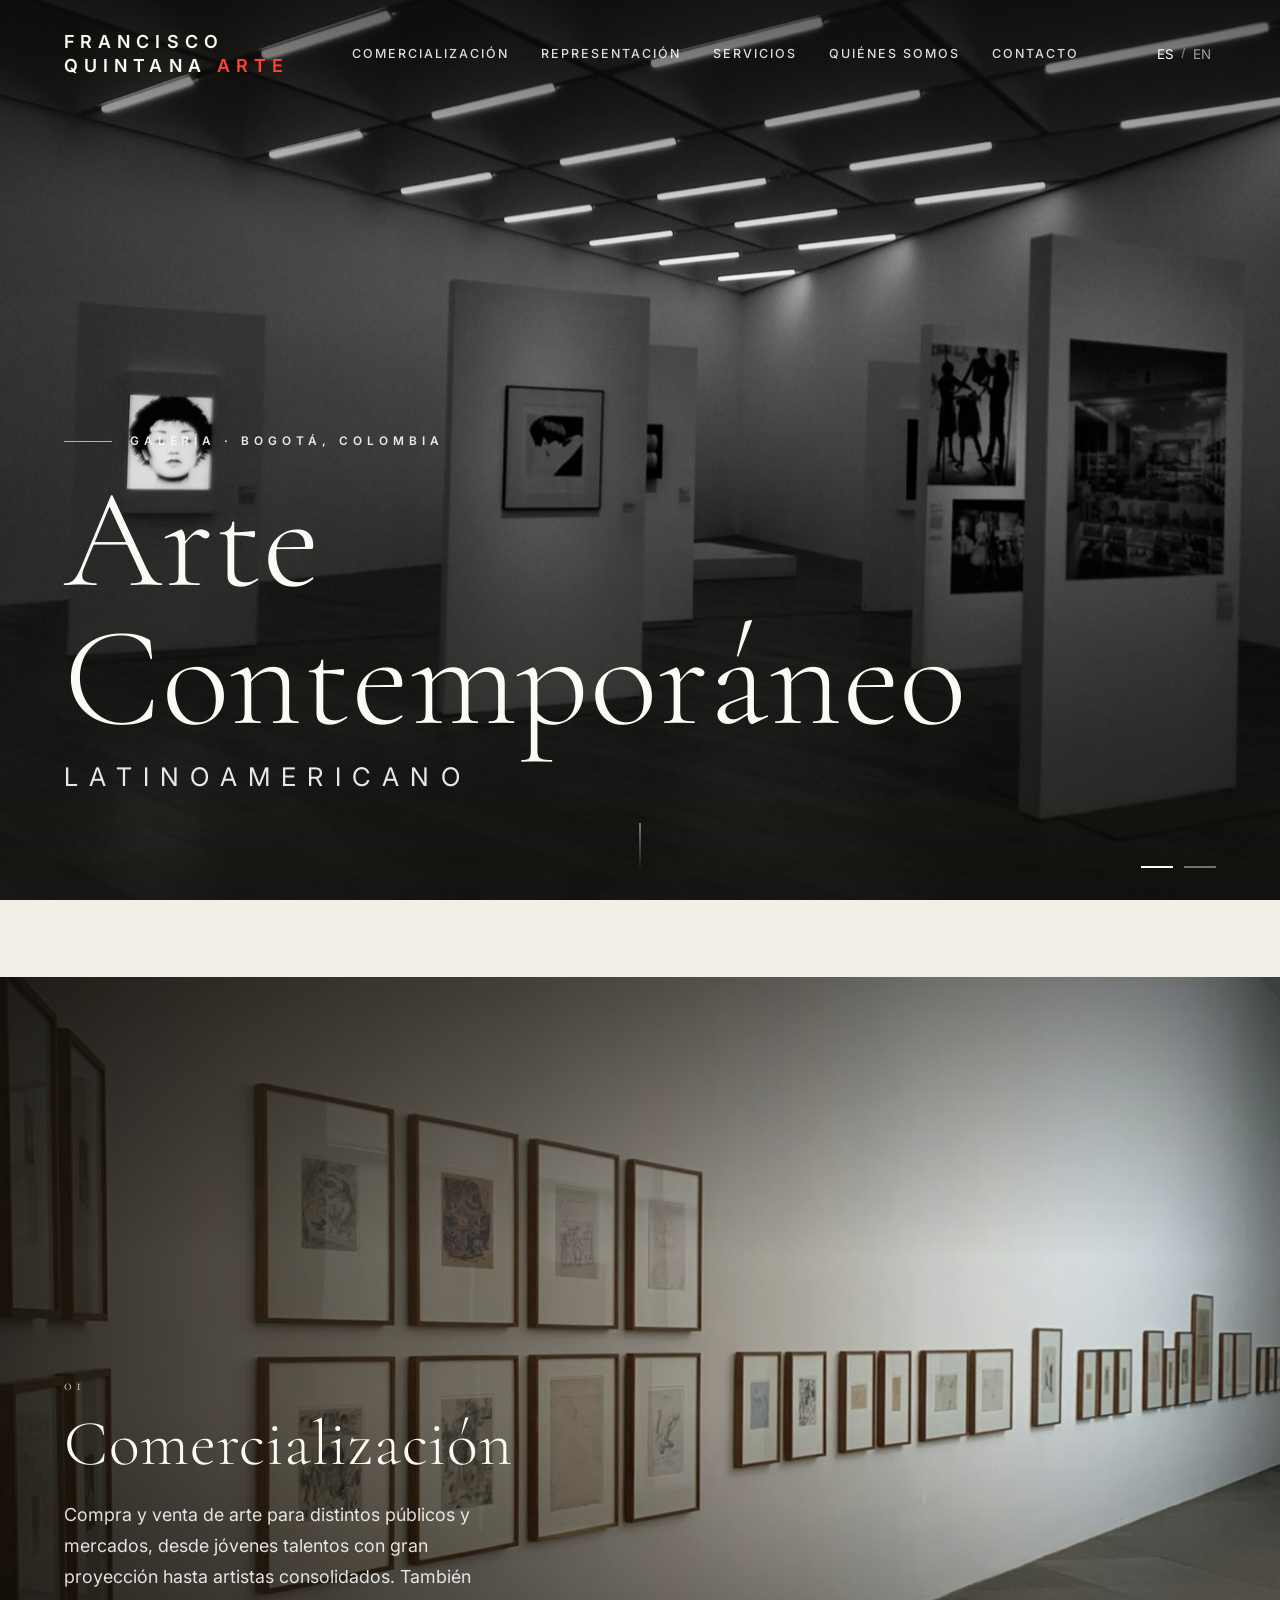
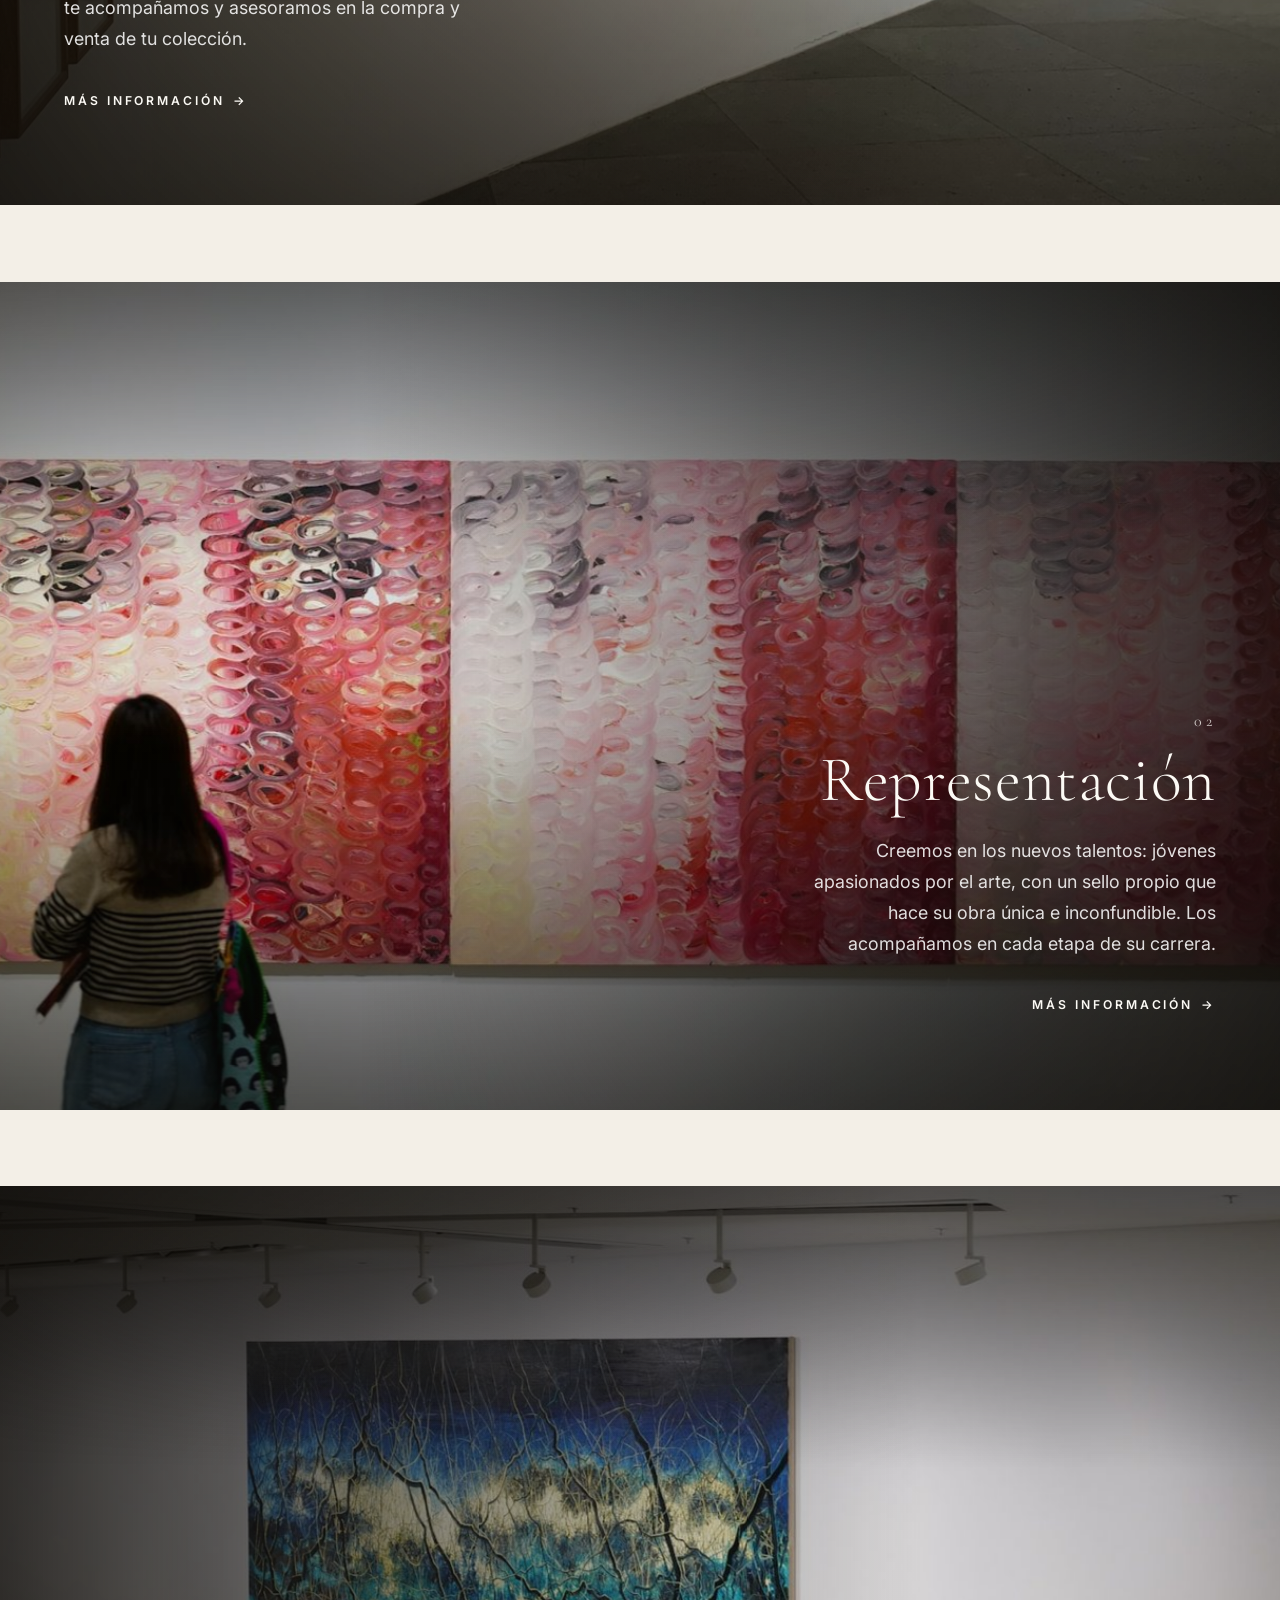
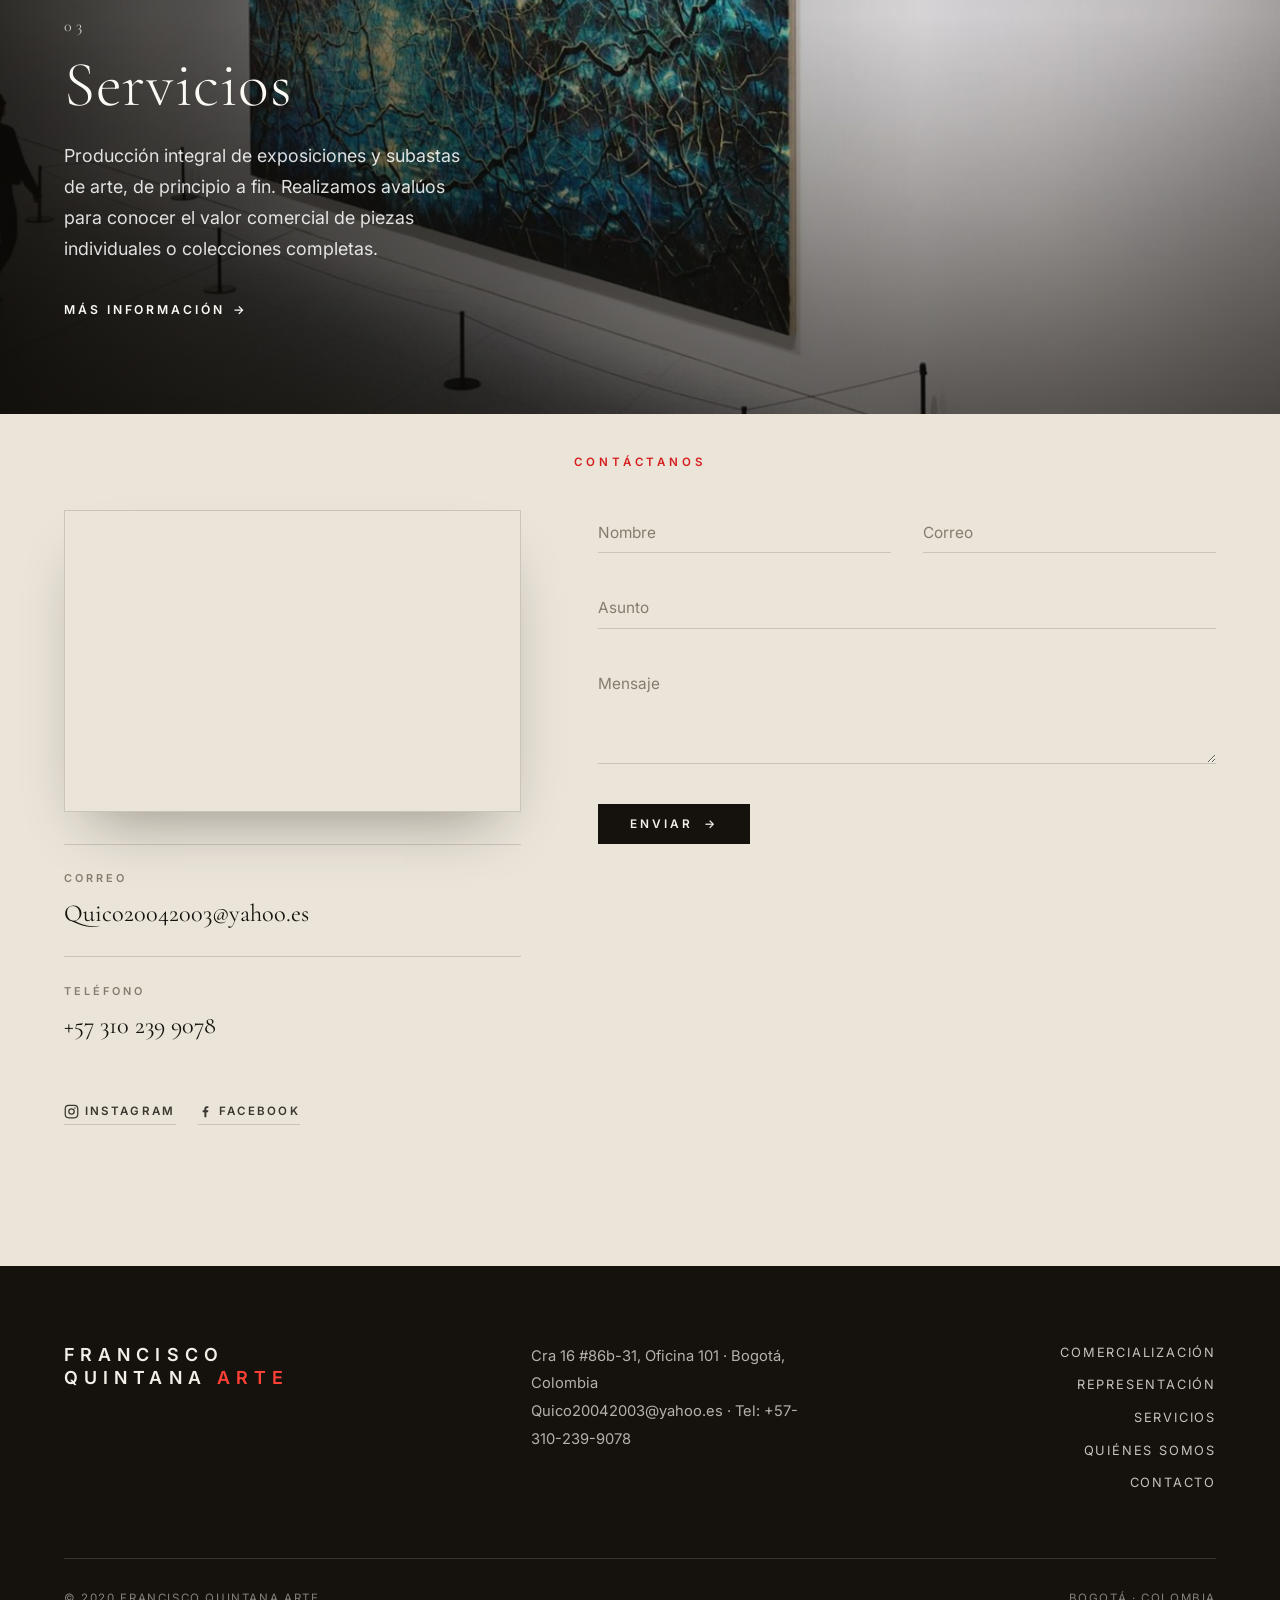
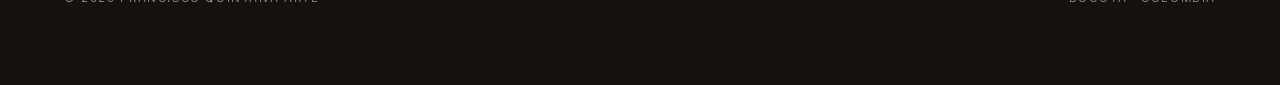
==== index.html @ c81672c9 "Contact: remove the address block" ====
<!DOCTYPE html>
<html lang="es">
<head>
  <meta charset="utf-8">
  <meta name="viewport" content="width=device-width, initial-scale=1">
  <title>Francisco Quintana Arte | Arte Contemporáneo Latinoamericano · Bogotá</title>
  <meta name="description" content="Galería Francisco Quintana Arte — arte contemporáneo latinoamericano en Bogotá. Comercialización, curadurías y avalúos, y representación de artistas.">
  <meta name="theme-color" content="#15120d">
  <meta property="og:title" content="Francisco Quintana Arte — Arte Contemporáneo Latinoamericano">
  <meta property="og:type" content="website">
  <meta property="og:url" content="https://www.franciscoquintanarte.com/">

  <link rel="preconnect" href="https://fonts.googleapis.com">
  <link rel="preconnect" href="https://fonts.gstatic.com" crossorigin>
  <link href="https://fonts.googleapis.com/css2?family=Cormorant+Garamond:ital,wght@0,300;0,400;0,500;1,300;1,400&family=Inter:wght@300;400;500;600&display=swap" rel="stylesheet">
  <link rel="stylesheet" href="css/styles.css">
  <link rel="stylesheet" href="css/pages.css">
  <link rel="stylesheet" href="css/visual.css">
</head>
<body>

  <header class="header" id="header">
    <div class="wrap header__bar">
      <a href="index.html" class="brand" aria-label="Francisco Quintana Arte">
        <span class="brand__name">Francisco</span>
        <span class="brand__line2">Quintana <span class="brand__accent">Arte</span></span>
      </a>
      <nav class="nav" id="nav" aria-label="Principal">
        <a class="nav__link" href="comercializacion.html" data-i18n="nav_comercializacion">Comercialización</a>
        <a class="nav__link" href="representacion.html" data-i18n="nav_representacion">Representación</a>
        <a class="nav__link" href="curadurias-avaluos.html" data-i18n="nav_curadurias">Servicios</a>
        <a class="nav__link" href="quienes-somos.html" data-i18n="nav_quienes">Quiénes Somos</a>
        <a class="nav__link" href="#contact" data-i18n="nav_contacto">Contacto</a>
      </nav>
      <div class="nav__tools">
        <div class="lang" role="group" aria-label="Idioma">
          <button type="button" data-lang="es" class="active">ES</button><span>/</span><button type="button" data-lang="en">EN</button>
        </div>
        <button class="burger" id="burger" aria-label="Menú" aria-expanded="false"><span></span><span></span><span></span></button>
      </div>
    </div>
  </header>

  <main id="top">

    <!-- HERO -->
    <section class="hero">
      <div class="hero__slides">
        <img class="hero__img active" src="assets/home/hero1.jpg" alt="Sala de galería contemporánea" fetchpriority="high">
        <img class="hero__img" src="assets/home/hero2.jpg" alt="Galería de arte">
      </div>
      <div class="hero__scrim"></div>
      <div class="hero__inner">
        <p class="hero__eyebrow" data-i18n="hero_eyebrow">Galería · Bogotá, Colombia</p>
        <h1 class="hero__title" data-i18n="hero_t1">Arte Contemporáneo</h1>
        <p class="hero__sub" data-i18n="hero_t2">Latinoamericano</p>
      </div>
      <div class="hero__dots" role="tablist" aria-label="Slides">
        <button class="active" aria-label="1"></button><button aria-label="2"></button>
      </div>
      <a class="scrollcue" href="#intro" aria-label="Bajar"><span class="bar"></span></a>
    </section>

    <!-- small white spacer between hero and first section -->
    <section class="spacer" id="intro" aria-hidden="true"></section>

    <!-- FULL-BLEED SERVICE PANELS -->
    <a class="panel" href="comercializacion.html">
      <div class="panel__bg"><img src="assets/home/com.jpg" alt="Obras en la galería"></div>
      <div class="panel__scrim"></div>
      <div class="panel__inner"><div class="panel__content">
        <span class="panel__num">01</span>
        <h2 class="panel__title" data-i18n="svc1_title">Comercialización</h2>
        <p class="panel__text" data-i18n="svc1_text">Compra y venta de arte para distintos públicos y mercados, desde jóvenes talentos con gran proyección hasta artistas consolidados. También te acompañamos y asesoramos en la compra y venta de tu colección.</p>
        <span class="link-arrow"><span data-i18n="more">Más información</span><span class="arw">&rarr;</span></span>
      </div></div>
    </a>

    <section class="spacer" aria-hidden="true"></section>
    <a class="panel panel--right" href="representacion.html">
      <div class="panel__bg"><img src="assets/home/rep.jpg" alt="Arte contemporáneo en exhibición"></div>
      <div class="panel__scrim"></div>
      <div class="panel__inner"><div class="panel__content">
        <span class="panel__num">02</span>
        <h2 class="panel__title" data-i18n="svc3_title">Representación</h2>
        <p class="panel__text" data-i18n="svc3_text">Creemos en los nuevos talentos: jóvenes apasionados por el arte, con un sello propio que hace su obra única e inconfundible. Los acompañamos en cada etapa de su carrera.</p>
        <span class="link-arrow"><span data-i18n="more">Más información</span><span class="arw">&rarr;</span></span>
      </div></div>
    </a>

    <section class="spacer" aria-hidden="true"></section>
    <a class="panel" href="curadurias-avaluos.html">
      <div class="panel__bg"><img src="assets/home/avaluos.jpg" alt="Exposición de arte"></div>
      <div class="panel__scrim"></div>
      <div class="panel__inner"><div class="panel__content">
        <span class="panel__num">03</span>
        <h2 class="panel__title" data-i18n="svc2_title">Servicios</h2>
        <p class="panel__text" data-i18n="svc2_text">Producción integral de exposiciones y subastas de arte, de principio a fin. Realizamos avalúos para conocer el valor comercial de piezas individuales o colecciones completas.</p>
        <span class="link-arrow"><span data-i18n="more">Más información</span><span class="arw">&rarr;</span></span>
      </div></div>
    </a>

    <!-- CONTACTO -->
    <section class="section contact" id="contact">
      <div class="wrap">
        <div class="contact__head">
          <span class="overline reveal" data-i18n="contact_overline">Contáctanos</span>
        </div>
        <div class="contact__grid">
          <div class="info reveal">
            <div class="map">
              <iframe title="Ubicación de la galería" loading="lazy" referrerpolicy="no-referrer-when-downgrade"
                src="https://maps.google.com/maps?q=Carrera%2016%20%2386a-14%20Bogot%C3%A1%20Colombia&z=16&output=embed"></iframe>
            </div>
            <div class="info__row">
              <div class="info__label" data-i18n="label_email">Correo</div>
              <div class="info__val"><a href="mailto:Quico20042003@yahoo.es">Quico20042003@yahoo.es</a></div>
            </div>
            <div class="info__row">
              <div class="info__label" data-i18n="label_phone">Teléfono</div>
              <div class="info__val"><a href="tel:+573102399078">+57 310 239 9078</a></div>
            </div>
            <div class="socials">
              <a href="https://www.instagram.com/franciscoquintanaarte/" target="_blank" rel="noopener" aria-label="Instagram"><svg viewBox="0 0 24 24" width="15" height="15" fill="none" stroke="currentColor" stroke-width="2" aria-hidden="true"><rect x="2" y="2" width="20" height="20" rx="5.5"/><circle cx="12" cy="12" r="4.3"/><circle cx="17.6" cy="6.4" r="1.1" fill="currentColor" stroke="none"/></svg>Instagram</a>
              <a href="https://www.facebook.com/FranciscoQuintanaArte" target="_blank" rel="noopener" aria-label="Facebook"><svg viewBox="0 0 24 24" width="15" height="15" fill="currentColor" aria-hidden="true"><path d="M13.4 21v-8h2.7l.4-3.13h-3.1V7.88c0-.9.25-1.52 1.55-1.52h1.66V3.56c-.29-.04-1.28-.13-2.43-.13-2.4 0-4.05 1.47-4.05 4.17v2.32H7.5V13h2.78v8z"/></svg>Facebook</a>
            </div>
          </div>
          <form class="form reveal" data-d="1" id="contactForm">
            <div class="form__row">
              <div class="field"><input type="text" id="f-name" name="name" placeholder=" " required><label for="f-name" data-i18n="form_name">Nombre</label></div>
              <div class="field"><input type="email" id="f-email" name="email" placeholder=" " required><label for="f-email" data-i18n="form_email">Correo</label></div>
            </div>
            <div class="field"><input type="text" id="f-subject" name="subject" placeholder=" "><label for="f-subject" data-i18n="form_subject">Asunto</label></div>
            <div class="field"><textarea id="f-message" name="message" rows="4" placeholder=" " required></textarea><label for="f-message" data-i18n="form_message">Mensaje</label></div>
            <button class="btn" type="submit"><span data-i18n="form_send">Enviar</span><span class="arw">&rarr;</span></button>
            <p class="form__note" id="formNote" hidden></p>
          </form>
        </div>
      </div>
    </section>
  </main>

  <footer class="footer">
    <div class="wrap">
      <div class="footer__top">
        <a href="index.html" class="brand"><span class="brand__name">Francisco</span><span class="brand__line2">Quintana <span class="brand__accent">Arte</span></span></a>
        <p class="footer__addr">Cra 16 #86b-31, Oficina 101 · Bogotá, Colombia<br>Quico20042003@yahoo.es · Tel: +57-310-239-9078</p>
        <nav class="footer__links" aria-label="Footer">
          <a href="comercializacion.html" data-i18n="nav_comercializacion">Comercialización</a>
          <a href="representacion.html" data-i18n="nav_representacion">Representación</a>
          <a href="curadurias-avaluos.html" data-i18n="nav_curadurias">Servicios</a>
          <a href="quienes-somos.html" data-i18n="nav_quienes">Quiénes Somos</a>
          <a href="#contact" data-i18n="nav_contacto">Contacto</a>
        </nav>
      </div>
      <div class="footer__bottom">
        <span data-i18n="foot_copy">© 2020 Francisco Quintana Arte</span>
        <span>Bogotá · Colombia</span>
      </div>
    </div>
  </footer>

  <script src="js/main.js"></script>
</body>
</html>
---- css/styles.css ----
/* =====================================================================
   Francisco Quintana Arte — gallery design system (v2)
   Warm paper · near-black ink · muted terracotta accent
   Cormorant Garamond (display) + Inter (UI)
   ===================================================================== */

:root{
  --paper:#f3efe7;
  --paper-2:#eae4d9;
  --paper-3:#e2dccf;
  --ink:#15120d;
  --ink-soft:#3b362f;
  --muted:#867c6e;
  --line:rgba(21,18,13,.15);
  --line-soft:rgba(21,18,13,.08);
  --accent:#d61f1f;
  --accent-deep:#b01818;
  --white:#fcfaf5;

  --serif:"Cormorant Garamond",Georgia,"Times New Roman",serif;
  --sans:"Inter",-apple-system,BlinkMacSystemFont,"Segoe UI",Helvetica,Arial,sans-serif;

  --maxw:1340px;
  --gutter:clamp(1.25rem,5vw,5.5rem);
  --ease:cubic-bezier(.22,.61,.36,1);
  --shadow:0 30px 60px -28px rgba(21,18,13,.42);
}

*,*::before,*::after{box-sizing:border-box;margin:0;padding:0}
html{scroll-behavior:smooth;-webkit-text-size-adjust:100%}
body{
  font-family:var(--sans);background:var(--paper);color:var(--ink);
  line-height:1.62;font-weight:400;-webkit-font-smoothing:antialiased;
  text-rendering:optimizeLegibility;overflow-x:hidden;
}
img{display:block;max-width:100%;height:auto}
a{color:inherit;text-decoration:none}
button{font-family:inherit;cursor:pointer;border:none;background:none;color:inherit}
::selection{background:var(--accent);color:var(--white)}

/* refined scrollbar */
*{scrollbar-width:thin;scrollbar-color:var(--accent) transparent}
::-webkit-scrollbar{width:10px;height:10px}
::-webkit-scrollbar-thumb{background:rgba(21,18,13,.28);border:3px solid var(--paper);border-radius:10px}

/* ---- layout ---- */
.wrap{width:100%;max-width:var(--maxw);margin-inline:auto;padding-inline:var(--gutter)}
.section{padding-block:clamp(4.5rem,11vw,10rem)}
.serif{font-family:var(--serif)}

.overline{
  font-size:.72rem;letter-spacing:.34em;text-transform:uppercase;
  font-weight:600;color:var(--accent);
}

h1,h2,h3{font-family:var(--serif);font-weight:400;line-height:1.03;letter-spacing:.005em}
.h-display{font-size:clamp(3rem,9vw,7.5rem);font-weight:300}
.h-xl{font-size:clamp(2.3rem,5.6vw,4.4rem);font-weight:300}
.h-lg{font-size:clamp(1.8rem,3.6vw,2.9rem);font-weight:400}

/* section header */
.shead{margin-bottom:clamp(2.5rem,5vw,4.5rem)}
.shead__top{display:flex;align-items:baseline;gap:1rem;margin-bottom:1.2rem}
.shead__idx{font-family:var(--serif);font-size:1rem;color:var(--muted)}
.shead__title{font-size:clamp(1.9rem,4.2vw,3.2rem);font-weight:300;max-width:18ch}

/* arrow link */
.link-arrow{
  display:inline-flex;align-items:center;gap:.65em;
  font-size:.76rem;letter-spacing:.24em;text-transform:uppercase;font-weight:600;
  color:var(--ink);padding-bottom:.4em;position:relative;
}
.link-arrow .arw{transition:transform .45s var(--ease)}
.link-arrow::after{
  content:"";position:absolute;left:0;bottom:0;height:1px;width:100%;
  background:currentColor;transform:scaleX(0);transform-origin:left;
  transition:transform .5s var(--ease);opacity:.55;
}
.link-arrow:hover{color:var(--accent)}
.link-arrow:hover::after{transform:scaleX(1)}
.link-arrow:hover .arw{transform:translateX(.5em)}

/* buttons */
.btn{
  justify-self:start;display:inline-flex;align-items:center;gap:.9em;
  background:var(--ink);color:var(--paper);
  padding:1.1em 2.7em;font-size:.74rem;letter-spacing:.26em;text-transform:uppercase;font-weight:600;
  transition:background .4s var(--ease),transform .4s var(--ease);
}
.btn:hover{background:var(--accent);transform:translateY(-2px)}

/* image frame */
.frame{position:relative;overflow:hidden;background:var(--paper-3);box-shadow:var(--shadow)}
.frame img{width:100%;height:100%;object-fit:cover;transition:transform 1.3s var(--ease)}
.frame:hover img{transform:scale(1.04)}

/* =====================================================================
   HEADER
   ===================================================================== */
.header{
  position:fixed;inset:0 0 auto 0;z-index:100;
  transition:background .5s var(--ease),box-shadow .5s var(--ease),border-color .5s var(--ease);
  border-bottom:1px solid transparent;
}
.header.scrolled{
  background:rgba(243,239,231,.86);
  backdrop-filter:saturate(150%) blur(16px);-webkit-backdrop-filter:saturate(150%) blur(16px);
  border-bottom-color:var(--line);
}
.header__bar{display:flex;align-items:center;justify-content:space-between;
  height:clamp(76px,9vw,108px);transition:height .5s var(--ease)}
.header.scrolled .header__bar{height:clamp(64px,7vw,80px)}

/* light header while transparent over a hero image */
.header:not(.scrolled) .brand__name,
.header:not(.scrolled) .brand__line2{color:var(--white)}
.header:not(.scrolled) .brand__accent{color:#ff4136}
.header:not(.scrolled) .nav__link{color:rgba(255,255,255,.85)}
.header:not(.scrolled) .nav__link:hover{color:#fff}
.header:not(.scrolled) .lang button{color:rgba(255,255,255,.6)}
.header:not(.scrolled) .lang button.active{color:#fff}
.header:not(.scrolled) .lang span{color:rgba(255,255,255,.4)}
.header:not(.scrolled) .burger span{background:#fff}
/* mobile menu open: dark text on paper overlay */
body.menu-open .nav__link{color:var(--ink-soft)}
body.menu-open .burger span{background:var(--ink)}

.brand{display:block;line-height:1.15}
.brand__name,.brand__line2{display:block;font-size:clamp(.95rem,1.4vw,1.14rem);letter-spacing:.34em;
  text-transform:uppercase;font-weight:600;line-height:1.32}
.brand__accent{color:#d61f1f}

.nav{display:flex;align-items:center;gap:clamp(1.4rem,2.5vw,2.7rem)}
.nav__link{font-size:.78rem;letter-spacing:.16em;text-transform:uppercase;font-weight:500;white-space:nowrap;
  color:var(--ink-soft);position:relative;padding:.4em 0;transition:color .35s var(--ease)}
.nav__link::after{content:"";position:absolute;left:0;bottom:0;height:1px;width:100%;
  background:var(--accent);transform:scaleX(0);transform-origin:left;transition:transform .4s var(--ease)}
.nav__link:hover{color:var(--ink)}
.nav__link:hover::after{transform:scaleX(1)}

.nav__tools{display:flex;align-items:center;gap:1.4rem;margin-left:.6rem}
.lang{display:flex;align-items:center;gap:.15rem;font-size:.74rem;letter-spacing:.12em;font-weight:600}
.lang button{padding:.2em .35em;color:var(--muted);transition:color .3s var(--ease)}
.lang button.active{color:var(--ink)}
.lang span{color:var(--line)}

.burger{display:none;width:30px;height:16px;position:relative}
.burger span{position:absolute;left:0;height:1.5px;width:100%;background:var(--ink);transition:.4s var(--ease)}
.burger span:nth-child(1){top:0}.burger span:nth-child(2){top:50%;transform:translateY(-50%)}.burger span:nth-child(3){bottom:0}
body.menu-open .burger span:nth-child(1){top:50%;transform:translateY(-50%) rotate(45deg)}
body.menu-open .burger span:nth-child(2){opacity:0}
body.menu-open .burger span:nth-child(3){bottom:50%;transform:translateY(50%) rotate(-45deg)}

/* =====================================================================
   HERO
   ===================================================================== */
.hero{position:relative;height:100svh;min-height:620px;width:100%;overflow:hidden}
.hero__slides{position:absolute;inset:0}
.hero__img{position:absolute;inset:0;width:100%;height:100%;object-fit:cover;object-position:center;
  opacity:0;transition:opacity 1.8s var(--ease)}
.hero__img.active{opacity:1}
.hero__img.active{animation:kenburns 16s ease-out forwards}
@keyframes kenburns{from{transform:scale(1.001)}to{transform:scale(1.09)}}

.hero__scrim{position:absolute;inset:0;z-index:2;
  background:linear-gradient(180deg,rgba(18,15,11,.30) 0%,rgba(18,15,11,0) 24%,rgba(18,15,11,0) 52%,rgba(18,15,11,.66) 100%)}
.hero__inner{position:absolute;inset:auto 0 0 0;z-index:3;
  padding:0 var(--gutter) clamp(3.2rem,8vw,6.5rem);width:100%;max-width:var(--maxw);margin-inline:auto}
.hero__eyebrow{color:var(--white);opacity:.92;margin-bottom:1.3rem;
  font-size:.74rem;letter-spacing:.42em;text-transform:uppercase;font-weight:600;
  display:flex;align-items:center;gap:1.1rem}
.hero__eyebrow::before{content:"";width:48px;height:1px;background:rgba(255,255,255,.7)}
.hero__title{color:var(--white);font-size:clamp(3.2rem,11vw,9.5rem);font-weight:300;letter-spacing:.005em;line-height:.98}
.hero__sub{color:rgba(255,255,255,.9);margin-top:.5rem;
  font-size:clamp(1rem,2.1vw,1.6rem);letter-spacing:.44em;text-transform:uppercase;font-weight:400}

.hero__dots{position:absolute;right:var(--gutter);bottom:2rem;z-index:4;display:flex;gap:.7rem}
.hero__dots button{width:32px;height:2px;background:rgba(255,255,255,.4);transition:background .4s var(--ease)}
.hero__dots button.active{background:var(--white)}

.scrollcue{position:absolute;left:50%;bottom:1.8rem;transform:translateX(-50%);z-index:4}
.scrollcue .bar{display:block;width:1px;height:48px;
  background:linear-gradient(rgba(255,255,255,.85),rgba(255,255,255,0));animation:cue 2.4s var(--ease) infinite}
@keyframes cue{0%{transform:scaleY(0);transform-origin:top}45%{transform:scaleY(1);transform-origin:top}
  55%{transform:scaleY(1);transform-origin:bottom}100%{transform:scaleY(0);transform-origin:bottom}}

/* =====================================================================
   CONTACT
   ===================================================================== */
.contact{background:var(--paper-2);padding-top:clamp(1.5rem,3vw,2.5rem)}
.contact__head{text-align:center;margin-bottom:clamp(1.5rem,3vw,2.5rem)}
.contact__head .overline{display:block;margin-bottom:1.4rem}
.contact__grid{display:grid;grid-template-columns:.85fr 1.15fr;gap:clamp(2.5rem,6vw,6rem);align-items:start}

.info__row{padding:1.6rem 0;border-top:1px solid var(--line)}
.info__row:last-of-type{border-bottom:1px solid var(--line)}
.info__label{font-size:.68rem;letter-spacing:.28em;text-transform:uppercase;color:var(--muted);font-weight:600;margin-bottom:.6rem}
.info__val{font-family:var(--serif);font-size:clamp(1.2rem,1.9vw,1.55rem);font-weight:400;line-height:1.35}
.info__val a:hover{color:var(--accent)}
.socials{display:flex;gap:1.4rem;margin-top:2.1rem}
.socials a{display:inline-flex;align-items:center;gap:.5em;font-size:.72rem;letter-spacing:.2em;text-transform:uppercase;font-weight:600;
  color:var(--ink-soft);border-bottom:1px solid var(--line);padding-bottom:.3em;transition:.3s var(--ease)}
.socials svg{flex:none}
.socials a:hover{color:var(--accent);border-color:var(--accent)}

.form{display:grid;gap:2rem}
.form__row{display:grid;grid-template-columns:1fr 1fr;gap:2rem}
.field{position:relative}
.field label{position:absolute;left:0;top:.7rem;color:var(--muted);font-size:.96rem;pointer-events:none;transition:.3s var(--ease)}
.field input,.field textarea{width:100%;background:transparent;border:none;border-bottom:1px solid var(--line);
  padding:.7rem 0;font-family:var(--sans);font-size:1rem;color:var(--ink);transition:border-color .35s var(--ease)}
.field textarea{resize:vertical;min-height:48px}
.field input:focus,.field textarea:focus{outline:none;border-bottom-color:var(--accent)}
.field input:focus~label,.field textarea:focus~label,
.field input:not(:placeholder-shown)~label,.field textarea:not(:placeholder-shown)~label{
  top:-.85rem;font-size:.64rem;letter-spacing:.22em;text-transform:uppercase;color:var(--accent)}
.field input::placeholder,.field textarea::placeholder{color:transparent}
.form__note{font-size:.82rem;color:var(--muted)}

.map{margin:0 0 2rem 0;border:1px solid var(--line);overflow:hidden;box-shadow:var(--shadow)}
.map iframe{display:block;width:100%;height:clamp(210px,28vw,300px);border:0;filter:grayscale(1) contrast(.92);transition:filter .6s var(--ease)}
.map:hover iframe{filter:grayscale(0) contrast(1)}

/* =====================================================================
   FOOTER
   ===================================================================== */
.footer{background:var(--ink);color:var(--paper);padding-block:clamp(3.8rem,6vw,5.5rem)}
.footer__top{display:flex;justify-content:space-between;align-items:flex-start;gap:2.5rem;flex-wrap:wrap}
.footer .brand__name,.footer .brand__line2{color:var(--paper)}
.footer .brand__accent{color:#ff4136}
.footer__addr{color:rgba(243,239,231,.72);font-size:.92rem;line-height:1.9;max-width:32ch}
.footer__links{display:flex;flex-direction:column;gap:.75rem;text-align:right}
.footer__links a{font-size:.8rem;letter-spacing:.14em;text-transform:uppercase;color:rgba(243,239,231,.8);transition:color .3s var(--ease)}
.footer__links a:hover{color:#ff4136}
.footer__bottom{margin-top:clamp(2.6rem,5vw,4rem);padding-top:1.9rem;border-top:1px solid rgba(243,239,231,.16);
  display:flex;justify-content:space-between;gap:1rem;flex-wrap:wrap;
  font-size:.72rem;letter-spacing:.14em;color:rgba(243,239,231,.5);text-transform:uppercase}

/* =====================================================================
   REVEAL
   ===================================================================== */
.reveal{opacity:0;transform:translateY(30px);transition:opacity 1s var(--ease),transform 1s var(--ease)}
.reveal.in{opacity:1;transform:none}
.reveal[data-d="1"]{transition-delay:.1s}.reveal[data-d="2"]{transition-delay:.2s}
.reveal[data-d="3"]{transition-delay:.3s}.reveal[data-d="4"]{transition-delay:.4s}
@media (prefers-reduced-motion:reduce){
  .reveal{opacity:1;transform:none;transition:none}
  *{scroll-behavior:auto!important}
  .hero__img.active{animation:none}.scrollcue .bar{animation:none}
}

/* =====================================================================
   RESPONSIVE
   ===================================================================== */
@media (max-width:980px){
  .contact__grid{grid-template-columns:1fr}
}
@media (max-width:760px){
  .nav{position:fixed;inset:0;background:var(--paper);flex-direction:column;justify-content:center;gap:2.2rem;
    transform:translateY(-100%);opacity:0;pointer-events:none;
    transition:transform .6s var(--ease),opacity .4s var(--ease)}
  body.menu-open .nav{transform:none;opacity:1;pointer-events:auto}
  .nav__link{font-size:1.05rem;letter-spacing:.18em}
  .nav__tools{position:fixed;top:0;right:var(--gutter);height:clamp(76px,9vw,108px);margin:0;z-index:101}
  .burger{display:block;z-index:101}
  .form__row{grid-template-columns:1fr}
  .footer__top{flex-direction:column}.footer__links{text-align:left}
}
---- css/pages.css ----
/* =====================================================================
   Francisco Quintana Arte — page components (v2)
   loads after styles.css
   ===================================================================== */

/* small white spacer between hero and first section (home) */
.spacer{background:var(--paper);height:clamp(2.5rem,6vw,5rem)}

/* ---------- INTRO STRIP (home) ---------- */
.introbar{background:var(--paper);border-bottom:1px solid var(--line-soft)}
.introbar__grid{display:grid;grid-template-columns:auto 1fr;gap:clamp(2rem,6vw,6rem);align-items:center;
  padding-block:clamp(3rem,6vw,5.5rem)}
.introbar .overline{display:block;margin-bottom:1rem}
.introbar__statement{font-family:var(--serif);font-weight:300;
  font-size:clamp(1.7rem,3.6vw,3rem);line-height:1.18;max-width:24ch}
.introbar__statement em{font-style:italic;color:var(--accent)}
.introbar__meta{color:var(--muted);font-size:.82rem;letter-spacing:.18em;text-transform:uppercase;font-weight:600;
  white-space:nowrap}

/* ---------- SERVICE CARDS WITH IMAGE (home) ---------- */
.svc{background:var(--paper-2)}
.svc-cards{display:grid;grid-template-columns:repeat(3,1fr);gap:clamp(1.5rem,2.5vw,2.6rem)}
.svc-card{display:flex;flex-direction:column;background:var(--paper);border:1px solid var(--line-soft);
  transition:transform .55s var(--ease),box-shadow .55s var(--ease)}
.svc-card:hover{transform:translateY(-6px);box-shadow:var(--shadow)}
.svc-card__media{position:relative;overflow:hidden;aspect-ratio:5/4;background:var(--paper-3)}
.svc-card__media img{width:100%;height:100%;object-fit:cover;transition:transform 1.3s var(--ease)}
.svc-card:hover .svc-card__media img{transform:scale(1.06)}
.svc-card__idx{position:absolute;top:1rem;left:1.2rem;z-index:2;color:var(--white);
  font-family:var(--serif);font-size:1.05rem;letter-spacing:.1em;text-shadow:0 1px 8px rgba(0,0,0,.4)}
.svc-card__body{padding:clamp(1.8rem,2.5vw,2.6rem);display:flex;flex-direction:column;flex:1}
.svc-card__title{font-size:clamp(1.5rem,2.2vw,1.95rem);font-weight:400;margin-bottom:1rem;line-height:1.1}
.svc-card__text{color:var(--ink-soft);font-size:.97rem;line-height:1.7;margin-bottom:1.8rem;flex:1}

/* ---------- PAGE HEAD (inner pages) ---------- */
.pagehead{padding-top:clamp(8.5rem,15vw,13rem);padding-bottom:clamp(2.8rem,5vw,4.5rem);
  border-bottom:1px solid var(--line)}
.pagehead .overline{display:block;margin-bottom:1.2rem}
.pagehead__title{font-size:clamp(2.6rem,8vw,5.6rem);font-weight:300;letter-spacing:.01em}
.pagehead__lead{margin-top:1.8rem;max-width:62ch;color:var(--ink-soft);
  font-size:clamp(1.08rem,1.7vw,1.3rem);line-height:1.72}
.pagehead__lead a{color:var(--accent);border-bottom:1px solid var(--line);transition:.3s var(--ease)}
.pagehead__lead a:hover{border-color:var(--accent)}

/* ---------- PROSE BLOCKS (curatorships / appraisals) ---------- */
.block{display:grid;grid-template-columns:minmax(0,9rem) 1fr;gap:clamp(1.5rem,5vw,5rem);
  padding-block:clamp(2.8rem,5vw,4.2rem);border-top:1px solid var(--line);align-items:start}
.block:first-of-type{border-top:none;padding-top:0}
.block__index{font-family:var(--serif);font-size:2.4rem;font-weight:300;color:var(--accent);line-height:1}
.block__label{font-size:.72rem;letter-spacing:.28em;text-transform:uppercase;color:var(--accent);font-weight:600;margin-top:.6rem}
.block__body h2{font-size:clamp(1.7rem,3.2vw,2.5rem);font-weight:400;margin-bottom:1.2rem}
.block__body p{color:var(--ink-soft);font-size:1.06rem;line-height:1.85;max-width:64ch}

/* ---------- ABOUT SPLIT (quiénes somos) ---------- */
.about{display:grid;grid-template-columns:.92fr 1.08fr;gap:clamp(2.5rem,6vw,6rem);align-items:center}
.about__media{position:relative}
.about__media .frame{aspect-ratio:4/5}
.about__media figcaption{margin-top:1rem;font-size:.74rem;letter-spacing:.16em;text-transform:uppercase;color:var(--muted);font-weight:600}
.about__bio{color:var(--ink-soft);font-size:clamp(1.05rem,1.5vw,1.22rem);line-height:1.86}
.about__bio .overline{display:block;margin-bottom:1.6rem}
.about__bio p::first-letter{font-family:var(--serif);float:left;font-size:4.6rem;line-height:.74;
  padding:.16em .14em 0 0;color:var(--accent);font-weight:400}

/* ---------- ARTISTS WALL (commercialization / representation) ---------- */
.artists__grid{columns:3;column-gap:clamp(2rem,5vw,5rem);
  border-top:1px solid var(--line);padding-top:clamp(2rem,4vw,3rem)}
.artists__grid li{break-inside:avoid;list-style:none;padding:.6rem 0;
  font-family:var(--serif);font-size:clamp(1.1rem,1.5vw,1.4rem);line-height:1.3;
  color:var(--ink);border-bottom:1px solid var(--line-soft)}
.artists__more{margin-top:2.6rem;font-style:italic;color:var(--muted);font-family:var(--serif);font-size:1.2rem}
.artists__grid--bare{columns:2;border-top:none;padding-top:0}
.artists__grid--bare li{font-size:clamp(1rem,1.3vw,1.2rem);border-bottom-color:var(--line-soft)}

/* ---------- IMAGE GALLERIES ---------- */
.gallery{display:grid;gap:clamp(1rem,1.6vw,1.5rem)}
.gallery--3{grid-template-columns:repeat(3,1fr)}
.gallery--4{grid-template-columns:repeat(4,1fr)}
.gallery--feature{grid-template-columns:repeat(6,1fr)}
.gallery__item{position:relative;overflow:hidden;background:var(--paper-3);aspect-ratio:4/3;box-shadow:var(--shadow)}
.gallery__item img{width:100%;height:100%;object-fit:cover;transition:transform 1.2s var(--ease)}
.gallery__item:hover img{transform:scale(1.05)}
.gallery--feature .span2{grid-column:span 2}.gallery--feature .span3{grid-column:span 3}
.gallery--feature .span4{grid-column:span 4}.gallery--feature .tall{aspect-ratio:3/4}
.gallery__item--portrait{aspect-ratio:3/4}

/* hero artwork feature (commercialization) */
.spotlight{display:grid;grid-template-columns:1.1fr .9fr;gap:clamp(2rem,5vw,5rem);align-items:center}
.spotlight .frame{aspect-ratio:3/2}
.spotlight__cap .overline{display:block;margin-bottom:1rem}
.spotlight__cap p{color:var(--ink-soft);font-size:1.05rem;line-height:1.8;max-width:40ch}

/* ---------- LOGO WALL (clients) ---------- */
.logowall{background:var(--paper)}
.logos{display:grid;grid-template-columns:repeat(4,1fr);gap:1px;background:var(--line-soft);
  border:1px solid var(--line-soft)}
.logos__cell{background:var(--paper);display:flex;align-items:center;justify-content:center;
  padding:clamp(1.8rem,3vw,3rem);aspect-ratio:3/2;transition:background .4s var(--ease)}
.logos__cell:hover{background:var(--paper-2)}
.logos__cell img{max-height:74px;max-width:78%;width:auto;object-fit:contain;
  filter:grayscale(1);opacity:.62;transition:filter .5s var(--ease),opacity .5s var(--ease)}
.logos__cell:hover img{filter:grayscale(0);opacity:1}

/* section title (overline + heading) */
.section__title{margin-bottom:clamp(2.2rem,4vw,3.2rem)}
.section__title .overline{display:block;margin-bottom:.9rem}
.section__title h2{font-size:clamp(1.9rem,4vw,3rem);font-weight:300}

/* =====================================================================
   RESPONSIVE
   ===================================================================== */
@media (max-width:980px){
  .svc-cards{grid-template-columns:1fr;max-width:520px;margin-inline:auto}
  .about{grid-template-columns:1fr;gap:2.5rem}
  .about__media .frame{aspect-ratio:4/3}
  .spotlight{grid-template-columns:1fr}
  .gallery--feature .span2,.gallery--feature .span3,.gallery--feature .span4{grid-column:span 3}
}
@media (max-width:900px){
  .artists__grid{columns:2}
  .block{grid-template-columns:1fr;gap:1rem}
  .gallery--3,.gallery--4{grid-template-columns:repeat(2,1fr)}
  .logos{grid-template-columns:repeat(3,1fr)}
  .introbar__grid{grid-template-columns:1fr;gap:1.6rem}
  .introbar__meta{white-space:normal}
}
@media (max-width:560px){
  .artists__grid{columns:1}
  .gallery--feature{grid-template-columns:1fr}
  .gallery--feature .span2,.gallery--feature .span3,.gallery--feature .span4{grid-column:span 1}
  .logos{grid-template-columns:repeat(2,1fr)}
}
---- css/visual.css ----
/* =====================================================================
   Francisco Quintana Arte — immersive / image-forward components (v3)
   loads after styles.css + pages.css
   ===================================================================== */

/* keep header text legible: top darkening on every hero image */
.hero__scrim::before,.panel__scrim::before,.pagehero__scrim::before{
  content:"";position:absolute;inset:0 0 auto 0;height:34%;
  background:linear-gradient(180deg,rgba(13,11,8,.5),rgba(13,11,8,0))}

/* =====================================================================
   FULL-BLEED SERVICE PANELS (home)
   ===================================================================== */
.panel{position:relative;min-height:92vh;display:flex;align-items:flex-end;overflow:hidden;color:var(--white)}
.panel__bg{position:absolute;inset:0;z-index:0}
.panel__bg img{width:100%;height:100%;object-fit:cover;will-change:transform;
  animation:kenburns 22s ease-out both}
.panel:nth-child(even) .panel__bg img{animation-direction:alternate-reverse}
.panel__scrim{position:absolute;inset:0;z-index:1;
  background:linear-gradient(90deg,rgba(13,11,8,.82) 0%,rgba(13,11,8,.42) 40%,rgba(13,11,8,0) 72%),
             linear-gradient(0deg,rgba(13,11,8,.55),rgba(13,11,8,0) 48%)}
.panel--right .panel__scrim{
  background:linear-gradient(270deg,rgba(13,11,8,.82) 0%,rgba(13,11,8,.42) 40%,rgba(13,11,8,0) 72%),
             linear-gradient(0deg,rgba(13,11,8,.55),rgba(13,11,8,0) 48%)}
.panel__inner{position:relative;z-index:2;width:100%;max-width:var(--maxw);margin-inline:auto;
  padding:0 var(--gutter) clamp(3rem,7vw,6.5rem)}
.panel__content{max-width:42ch}
.panel--right .panel__content{margin-left:auto;text-align:right}
.panel--right .panel__content .link-arrow{justify-content:flex-end}
.panel__num{display:block;font-family:var(--serif);font-size:1rem;letter-spacing:.25em;opacity:.75;margin-bottom:.8rem}
.panel__kicker{display:block;font-size:.74rem;letter-spacing:.34em;text-transform:uppercase;
  font-weight:600;color:#ff4136;margin-bottom:1rem}
.panel__title{font-family:var(--serif);font-weight:300;line-height:1.04;
  font-size:clamp(2.2rem,5vw,4.4rem);margin-bottom:1.3rem;letter-spacing:.01em}
.panel__text{color:rgba(255,255,255,.86);font-size:clamp(1rem,1.4vw,1.12rem);line-height:1.74;margin-bottom:2rem}
.panel .link-arrow{color:var(--white)}
.panel .link-arrow:hover{color:#ff4136}
.panel:hover .panel__bg img{animation-play-state:paused}

/* =====================================================================
   PAGE HERO (inner pages — big image banner)
   ===================================================================== */
.pagehero{position:relative;height:66vh;min-height:480px;display:flex;align-items:flex-end;
  overflow:hidden;color:var(--white)}
.pagehero__bg{position:absolute;inset:0;z-index:0}
.pagehero__bg img{width:100%;height:100%;object-fit:cover;animation:kenburns 20s ease-out both}
.pagehero__scrim{position:absolute;inset:0;z-index:1;
  background:linear-gradient(0deg,rgba(13,11,8,.78) 0%,rgba(13,11,8,.12) 55%,rgba(13,11,8,.2) 100%)}
.pagehero__inner{position:relative;z-index:2;width:100%;max-width:var(--maxw);margin-inline:auto;
  padding:0 var(--gutter) clamp(2.6rem,5vw,4.2rem)}
.pagehero .overline{color:#ff4136;display:block;margin-bottom:1rem}
.pagehero__title{font-family:var(--serif);font-weight:300;color:var(--white);
  font-size:clamp(2.8rem,8vw,6rem);line-height:1;letter-spacing:.01em}
.pagehero__lead{margin-top:1.4rem;max-width:60ch;color:rgba(255,255,255,.88);
  font-size:clamp(1.05rem,1.6vw,1.28rem);line-height:1.7}
.pagehero__lead a{color:#ff4136;border-bottom:1px solid rgba(255,65,54,.5)}

/* =====================================================================
   BIGGER, MORE DYNAMIC GALLERIES
   ===================================================================== */
/* full-bleed band breaking out of .wrap */
.bleed{width:100vw;margin-left:50%;transform:translateX(-50%)}
.mosaic{display:grid;gap:clamp(.6rem,1vw,1rem);grid-template-columns:repeat(6,1fr)}
.mosaic .gallery__item{box-shadow:none;border-radius:0}
.mosaic .m-2{grid-column:span 2}.mosaic .m-3{grid-column:span 3}
.mosaic .m-4{grid-column:span 4}.mosaic .m-6{grid-column:span 6}
.mosaic .m-tall{aspect-ratio:3/4}.mosaic .m-wide{aspect-ratio:16/9}.mosaic .m-sq{aspect-ratio:1/1}

@media (max-width:820px){
  .mosaic{grid-template-columns:repeat(2,1fr)}
  .mosaic .m-2,.mosaic .m-3,.mosaic .m-4,.mosaic .m-6{grid-column:span 1}
  .mosaic .m-wide{aspect-ratio:4/3}
  .panel{min-height:80vh}
  .panel--right .panel__content{text-align:left;margin-left:0}
  .panel--right .panel__content .link-arrow{justify-content:flex-start}
  .panel--right .panel__scrim{background:linear-gradient(90deg,rgba(13,11,8,.82) 0%,rgba(13,11,8,.42) 40%,rgba(13,11,8,0) 72%),linear-gradient(0deg,rgba(13,11,8,.55),rgba(13,11,8,0) 48%)}
}
@media (prefers-reduced-motion:reduce){
  .panel__bg img,.pagehero__bg img{animation:none}
}
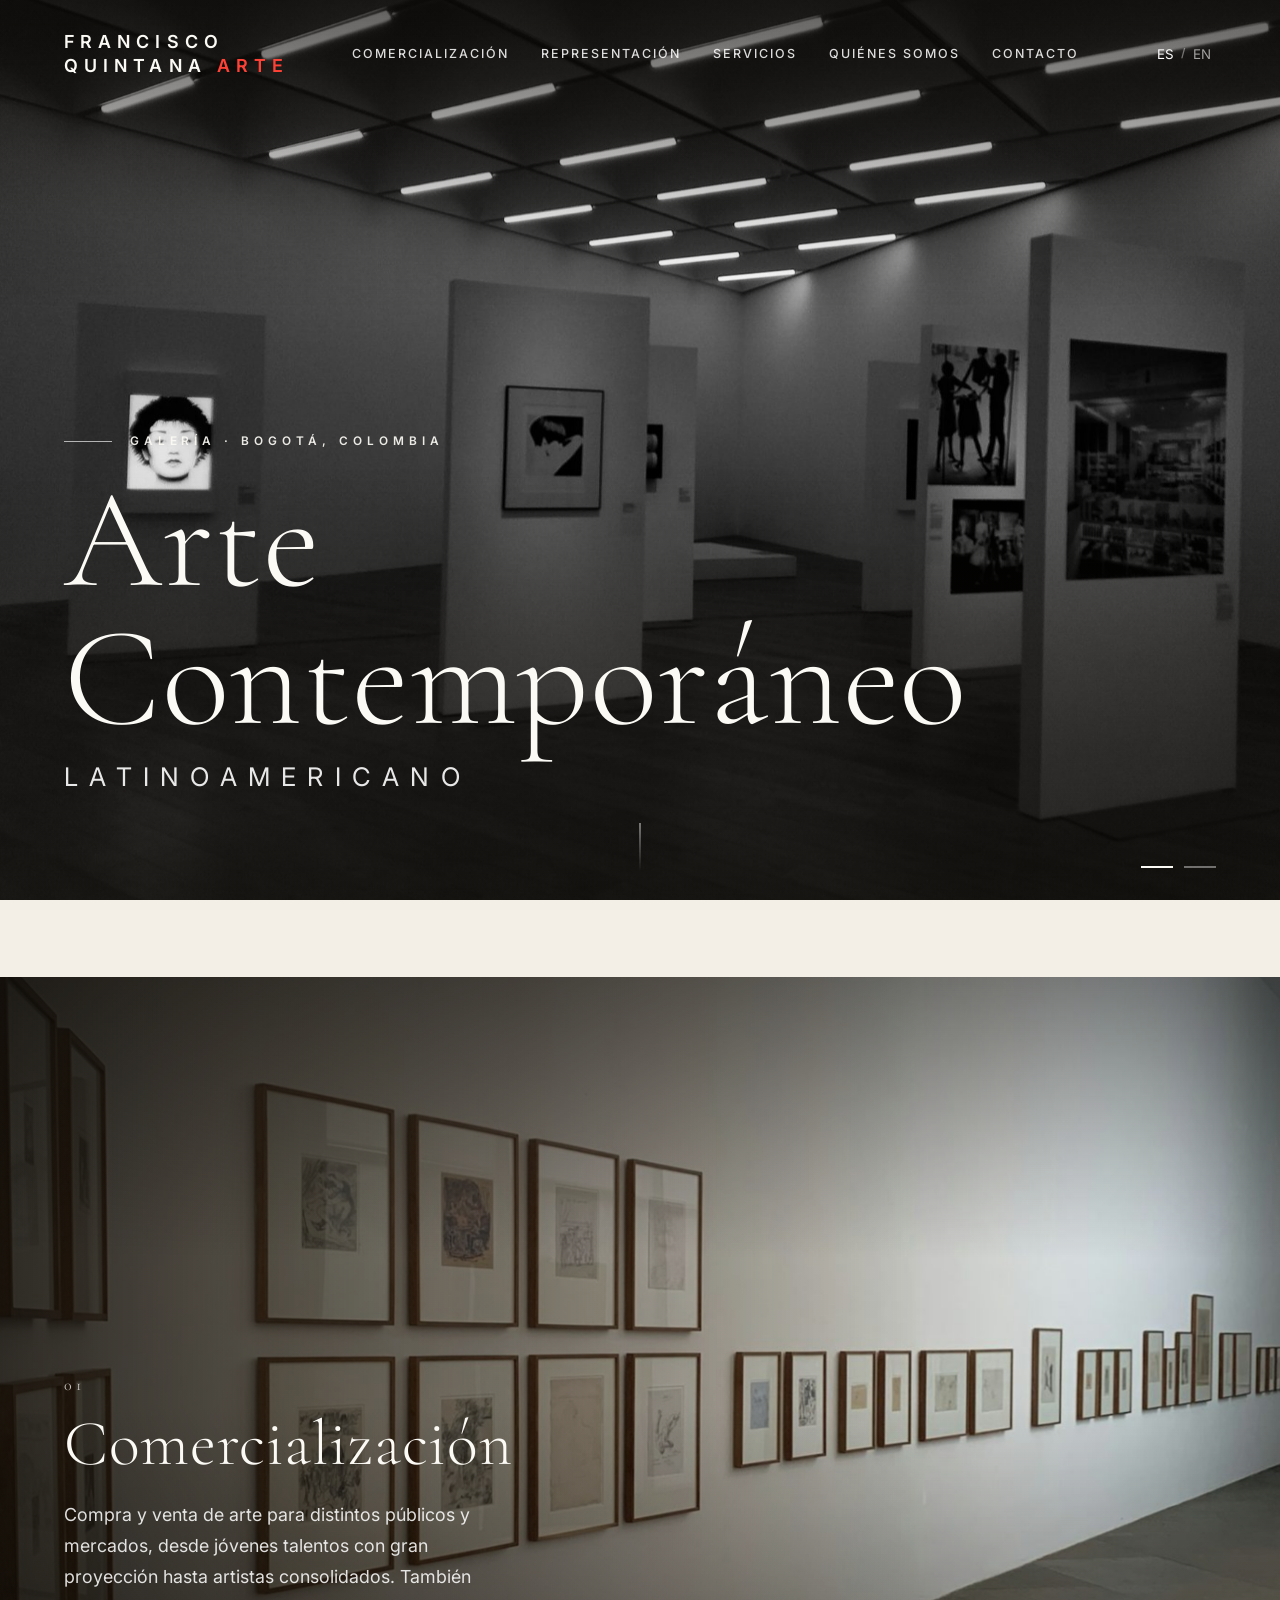
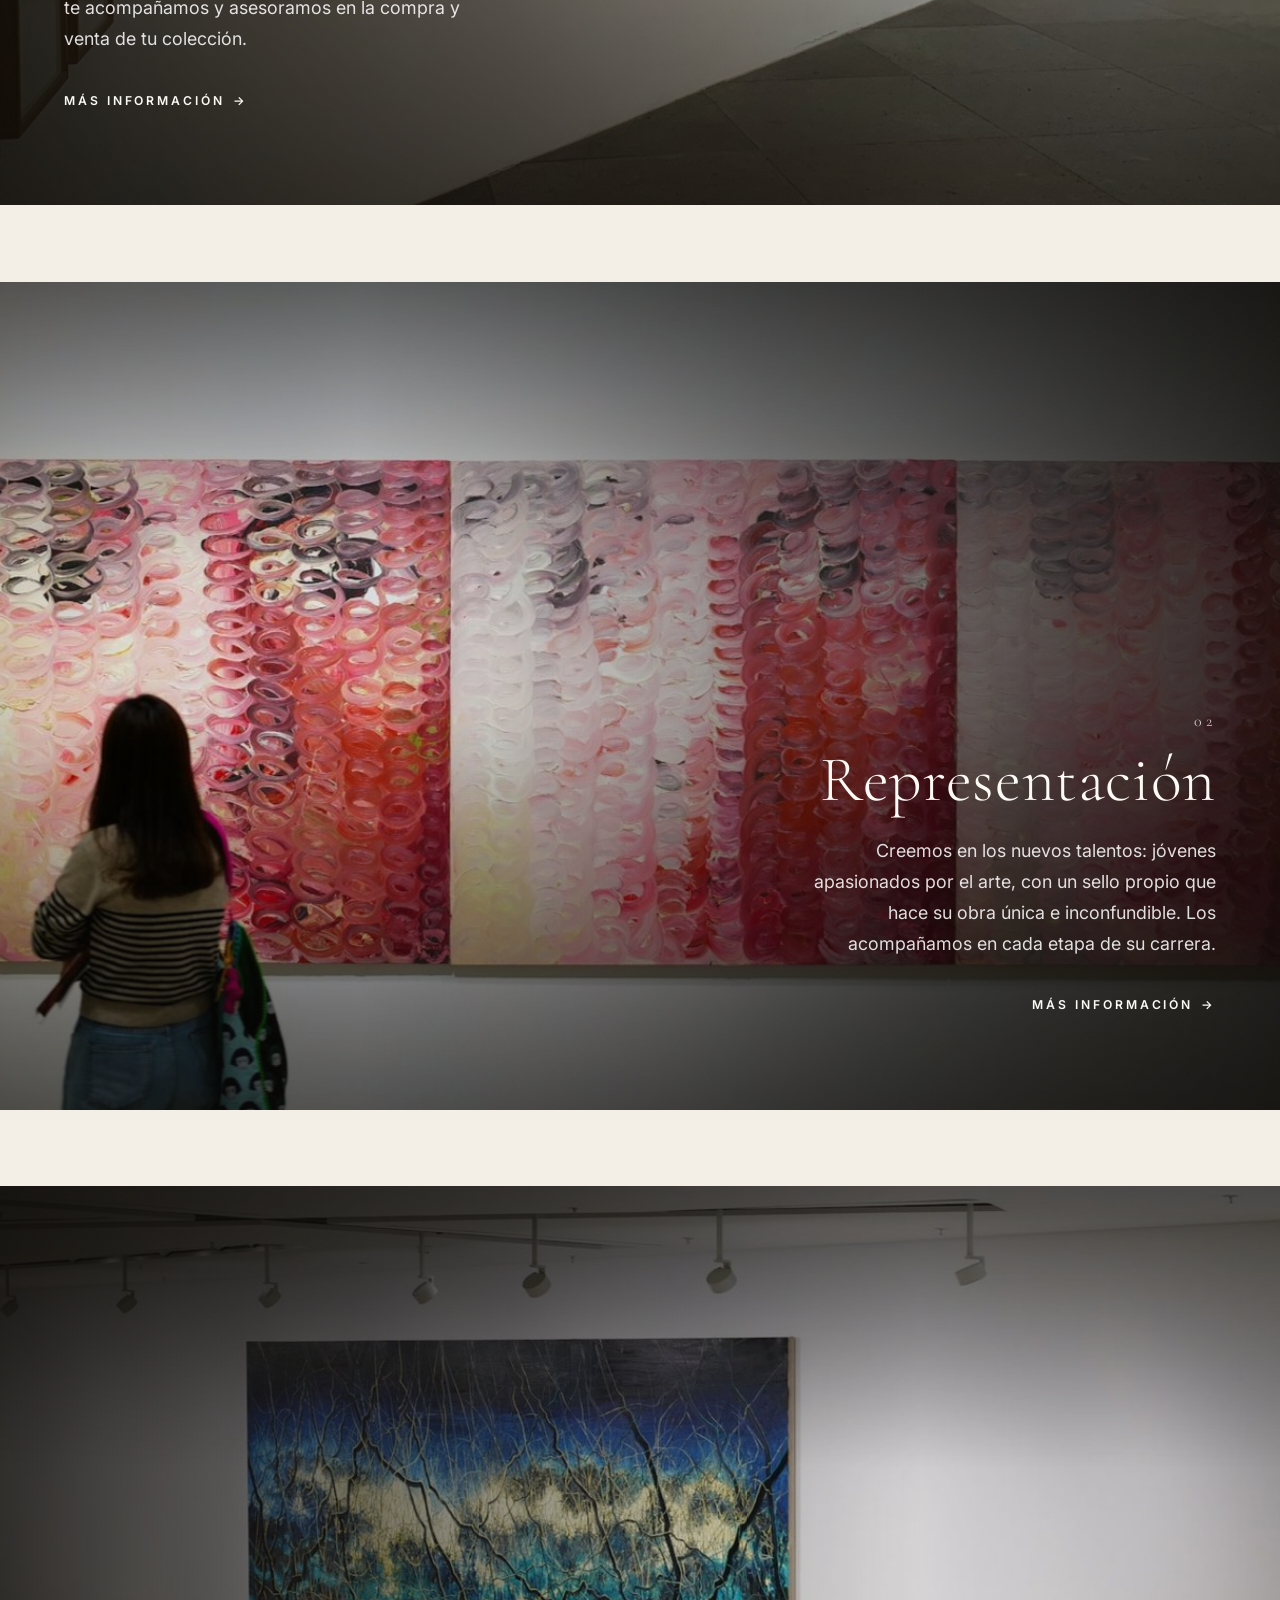
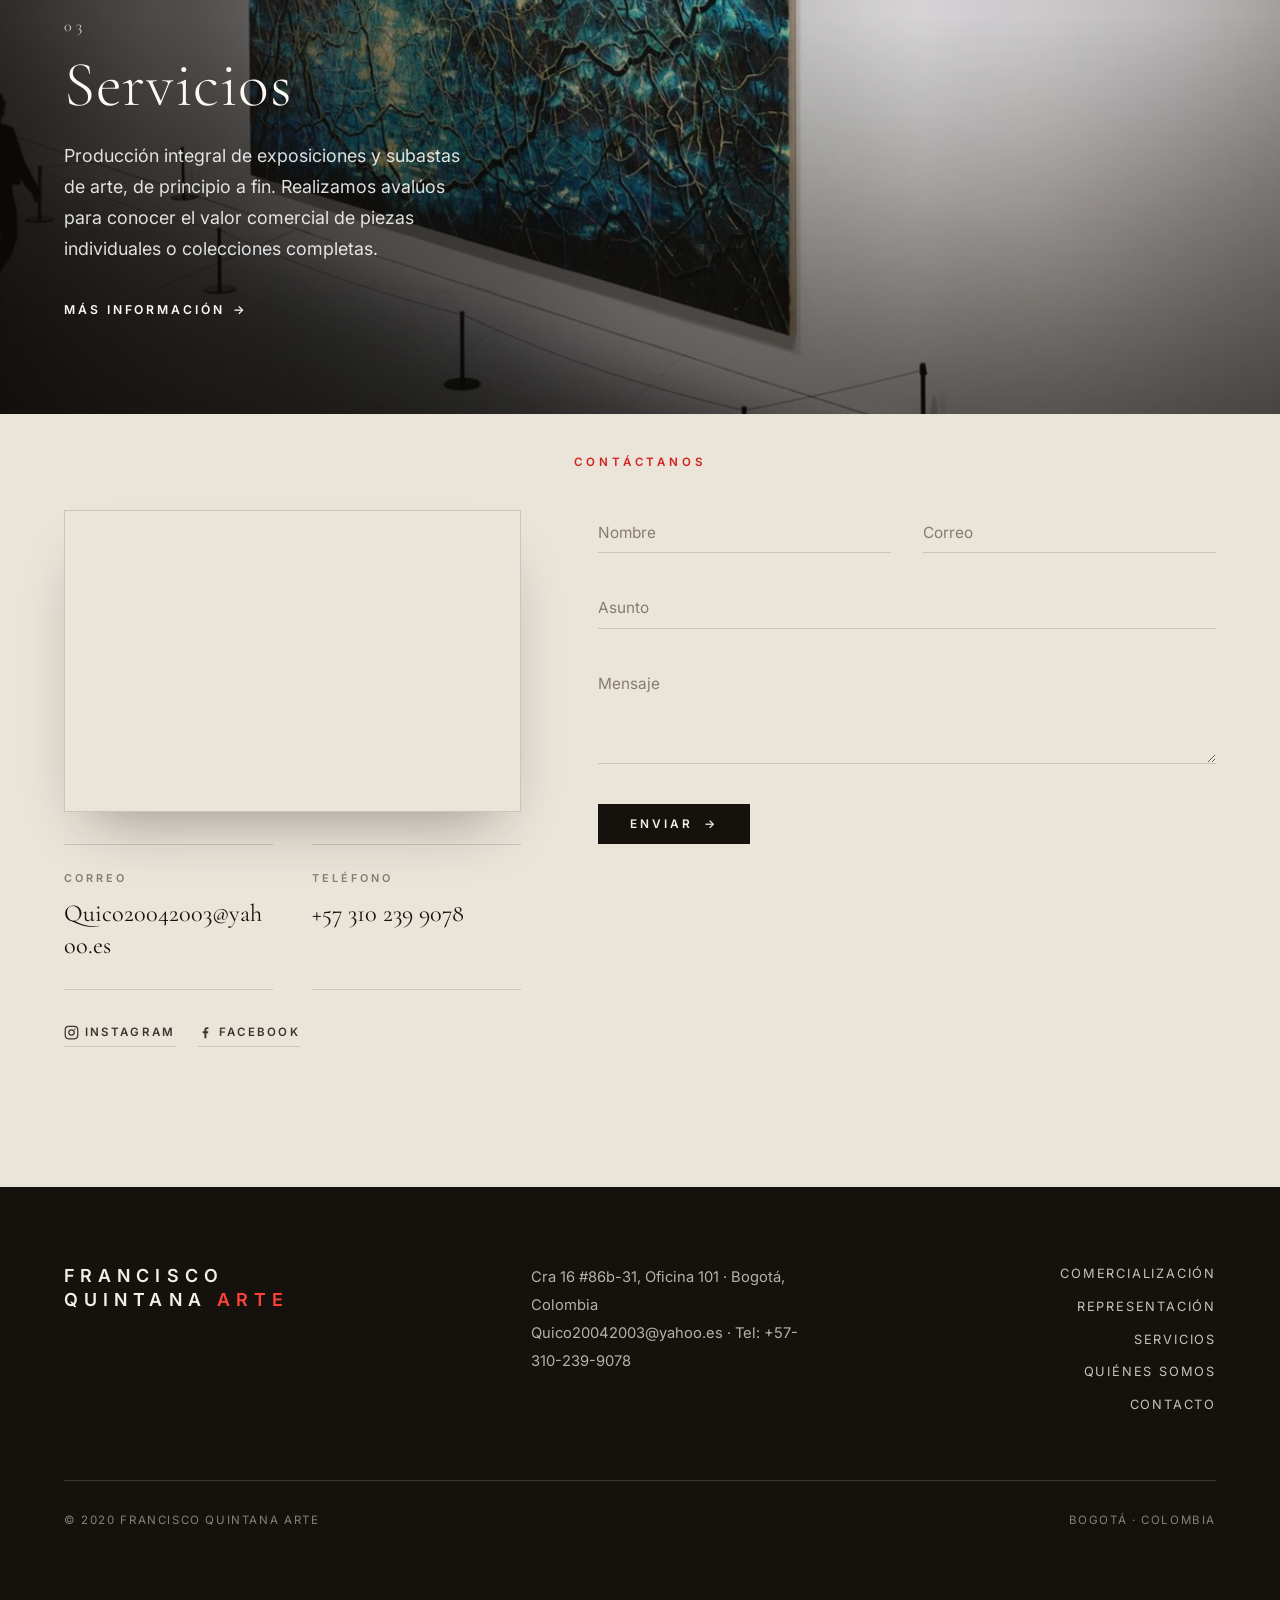
==== commit f365b967: "Contact: put Correo and Teléfono side by side in one row" ====
--- a/index.html
+++ b/index.html
@@ -27,7 +27,7 @@
       </a>
       <nav class="nav" id="nav" aria-label="Principal">
         <a class="nav__link" href="comercializacion.html" data-i18n="nav_comercializacion">Comercialización</a>
-        <a class="nav__link" href="representacion.html" data-i18n="nav_representacion">Representación</a>
+        <a class="nav__link" href="#contact" data-i18n="nav_representacion">Representación</a>
         <a class="nav__link" href="curadurias-avaluos.html" data-i18n="nav_curadurias">Servicios</a>
         <a class="nav__link" href="quienes-somos.html" data-i18n="nav_quienes">Quiénes Somos</a>
         <a class="nav__link" href="#contact" data-i18n="nav_contacto">Contacto</a>
@@ -77,7 +77,7 @@
     </a>
 
     <section class="spacer" aria-hidden="true"></section>
-    <a class="panel panel--right" href="representacion.html">
+    <a class="panel panel--right" href="#contact">
       <div class="panel__bg"><img src="assets/home/rep.jpg" alt="Arte contemporáneo en exhibición"></div>
       <div class="panel__scrim"></div>
       <div class="panel__inner"><div class="panel__content">
@@ -112,13 +112,15 @@
               <iframe title="Ubicación de la galería" loading="lazy" referrerpolicy="no-referrer-when-downgrade"
                 src="https://maps.google.com/maps?q=Carrera%2016%20%2386a-14%20Bogot%C3%A1%20Colombia&z=16&output=embed"></iframe>
             </div>
-            <div class="info__row">
-              <div class="info__label" data-i18n="label_email">Correo</div>
-              <div class="info__val"><a href="mailto:Quico20042003@yahoo.es">Quico20042003@yahoo.es</a></div>
-            </div>
-            <div class="info__row">
-              <div class="info__label" data-i18n="label_phone">Teléfono</div>
-              <div class="info__val"><a href="tel:+573102399078">+57 310 239 9078</a></div>
+            <div class="info__cols">
+              <div class="info__row">
+                <div class="info__label" data-i18n="label_email">Correo</div>
+                <div class="info__val"><a href="mailto:Quico20042003@yahoo.es">Quico20042003@yahoo.es</a></div>
+              </div>
+              <div class="info__row">
+                <div class="info__label" data-i18n="label_phone">Teléfono</div>
+                <div class="info__val"><a href="tel:+573102399078">+57 310 239 9078</a></div>
+              </div>
             </div>
             <div class="socials">
               <a href="https://www.instagram.com/franciscoquintanaarte/" target="_blank" rel="noopener" aria-label="Instagram"><svg viewBox="0 0 24 24" width="15" height="15" fill="none" stroke="currentColor" stroke-width="2" aria-hidden="true"><rect x="2" y="2" width="20" height="20" rx="5.5"/><circle cx="12" cy="12" r="4.3"/><circle cx="17.6" cy="6.4" r="1.1" fill="currentColor" stroke="none"/></svg>Instagram</a>
@@ -147,7 +149,7 @@
         <p class="footer__addr">Cra 16 #86b-31, Oficina 101 · Bogotá, Colombia<br>Quico20042003@yahoo.es · Tel: +57-310-239-9078</p>
         <nav class="footer__links" aria-label="Footer">
           <a href="comercializacion.html" data-i18n="nav_comercializacion">Comercialización</a>
-          <a href="representacion.html" data-i18n="nav_representacion">Representación</a>
+          <a href="#contact" data-i18n="nav_representacion">Representación</a>
           <a href="curadurias-avaluos.html" data-i18n="nav_curadurias">Servicios</a>
           <a href="quienes-somos.html" data-i18n="nav_quienes">Quiénes Somos</a>
           <a href="#contact" data-i18n="nav_contacto">Contacto</a>
--- a/css/styles.css
+++ b/css/styles.css
@@ -193,6 +193,10 @@
 .contact__grid{display:grid;grid-template-columns:.85fr 1.15fr;gap:clamp(2.5rem,6vw,6rem);align-items:start}
 
 .info__row{padding:1.6rem 0;border-top:1px solid var(--line)}
+.info__cols{display:grid;grid-template-columns:1fr 1fr;gap:clamp(1.2rem,3vw,2.5rem)}
+.info__cols .info__row{border-bottom:1px solid var(--line)}
+.info__cols .info__val{overflow-wrap:anywhere}
+@media(max-width:560px){.info__cols{grid-template-columns:1fr;gap:0}}
 .info__row:last-of-type{border-bottom:1px solid var(--line)}
 .info__label{font-size:.68rem;letter-spacing:.28em;text-transform:uppercase;color:var(--muted);font-weight:600;margin-bottom:.6rem}
 .info__val{font-family:var(--serif);font-size:clamp(1.2rem,1.9vw,1.55rem);font-weight:400;line-height:1.35}
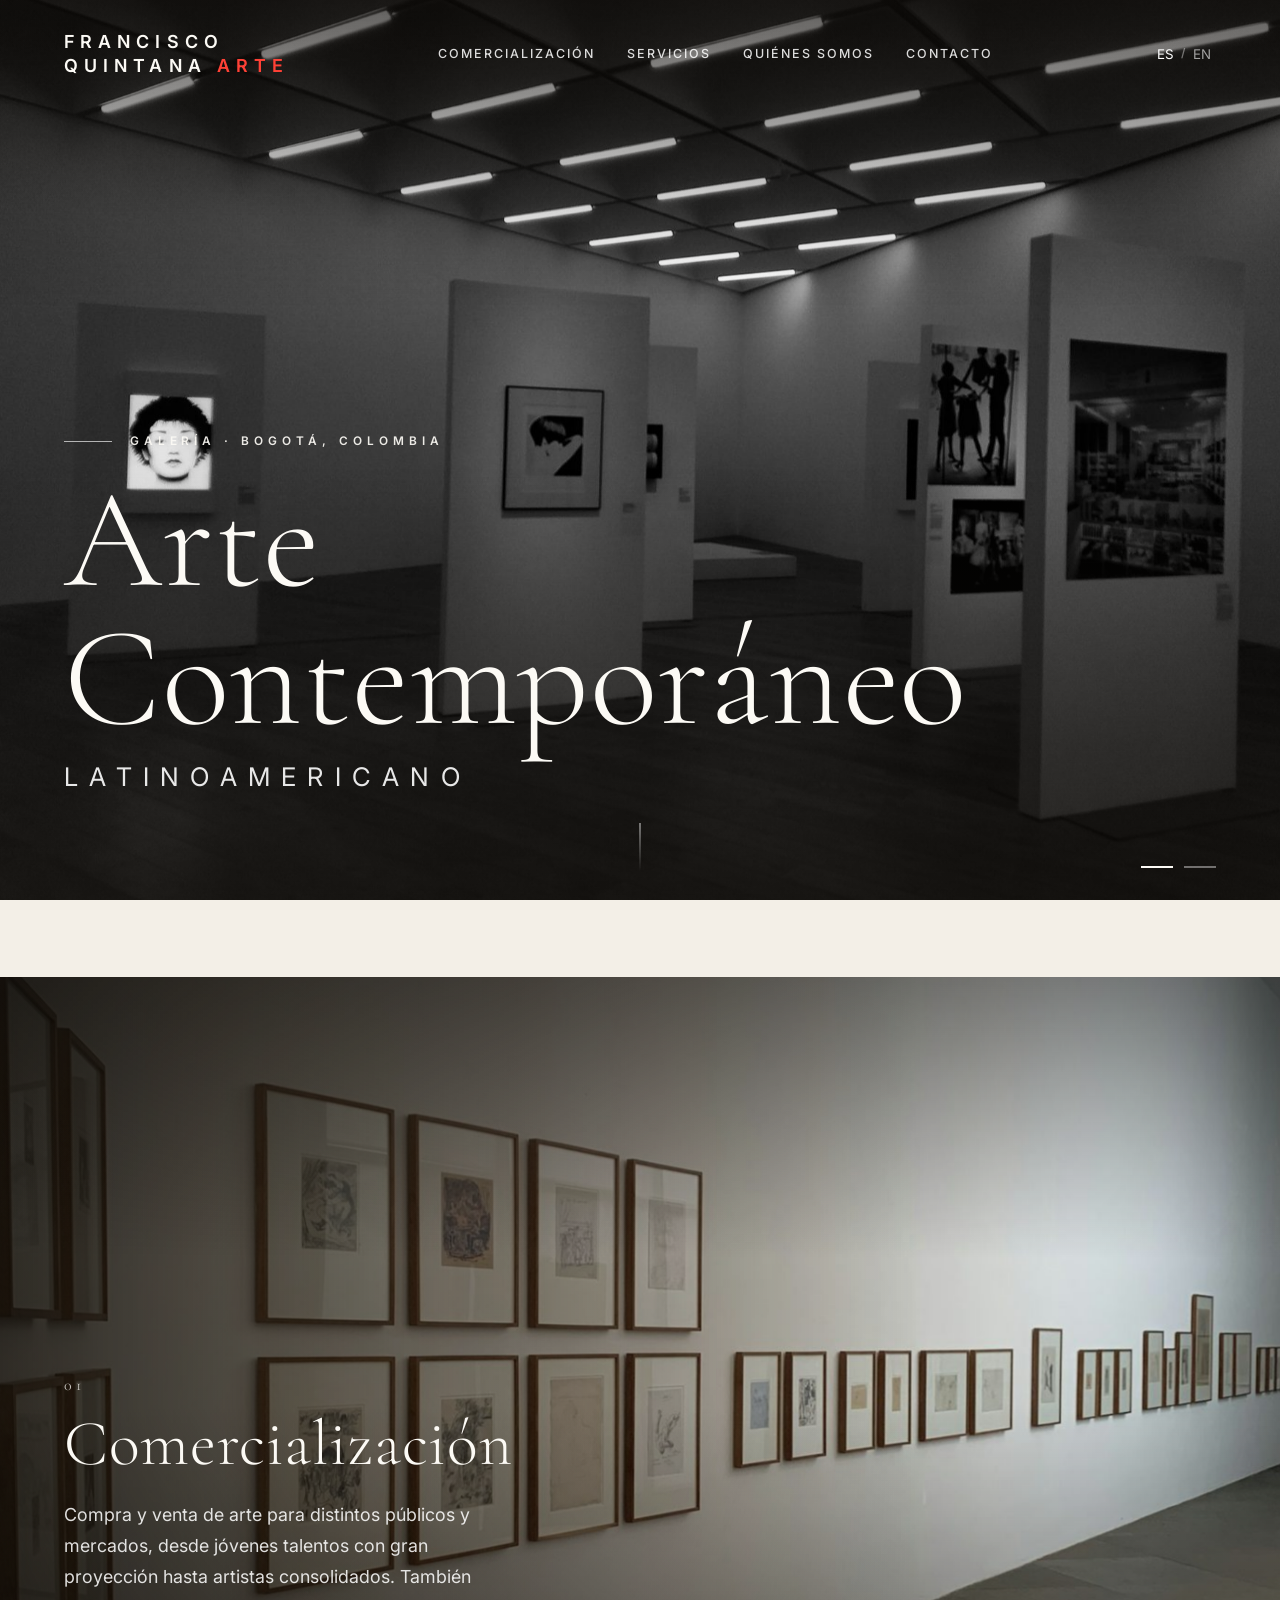
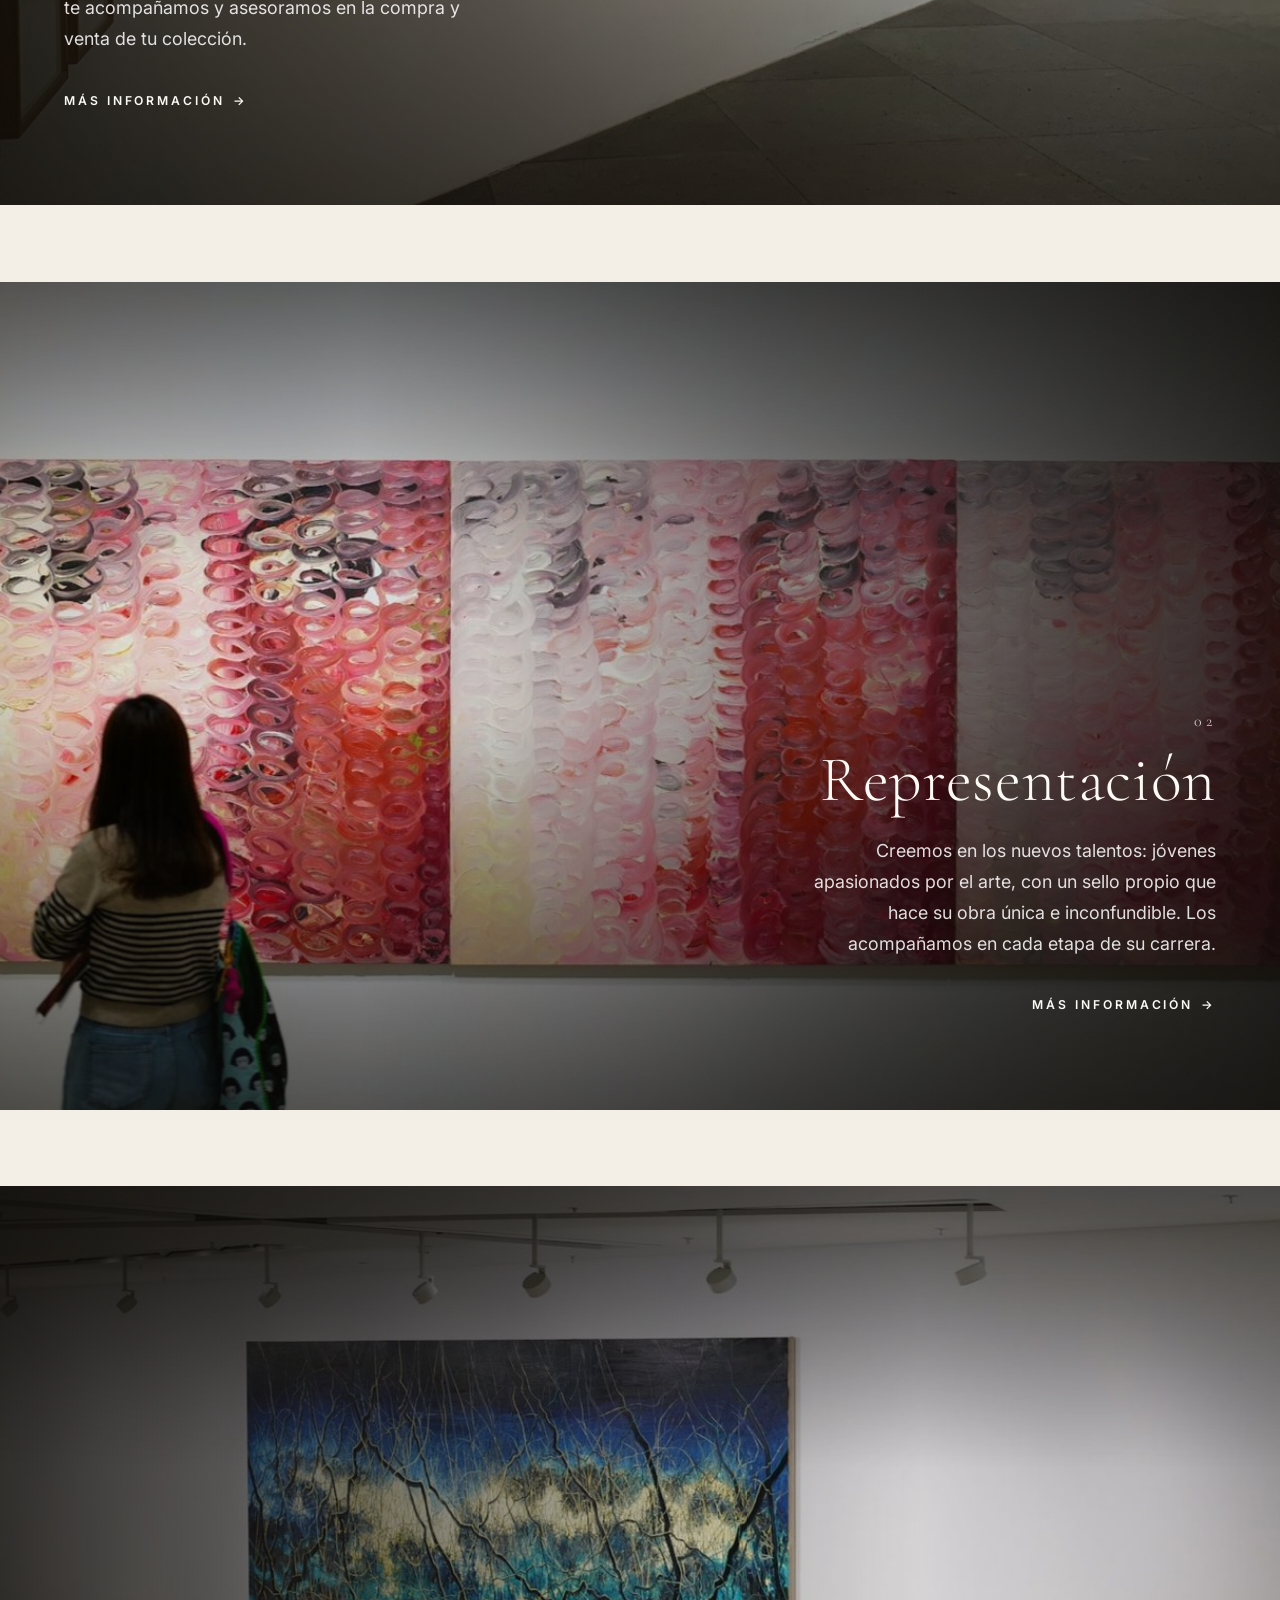
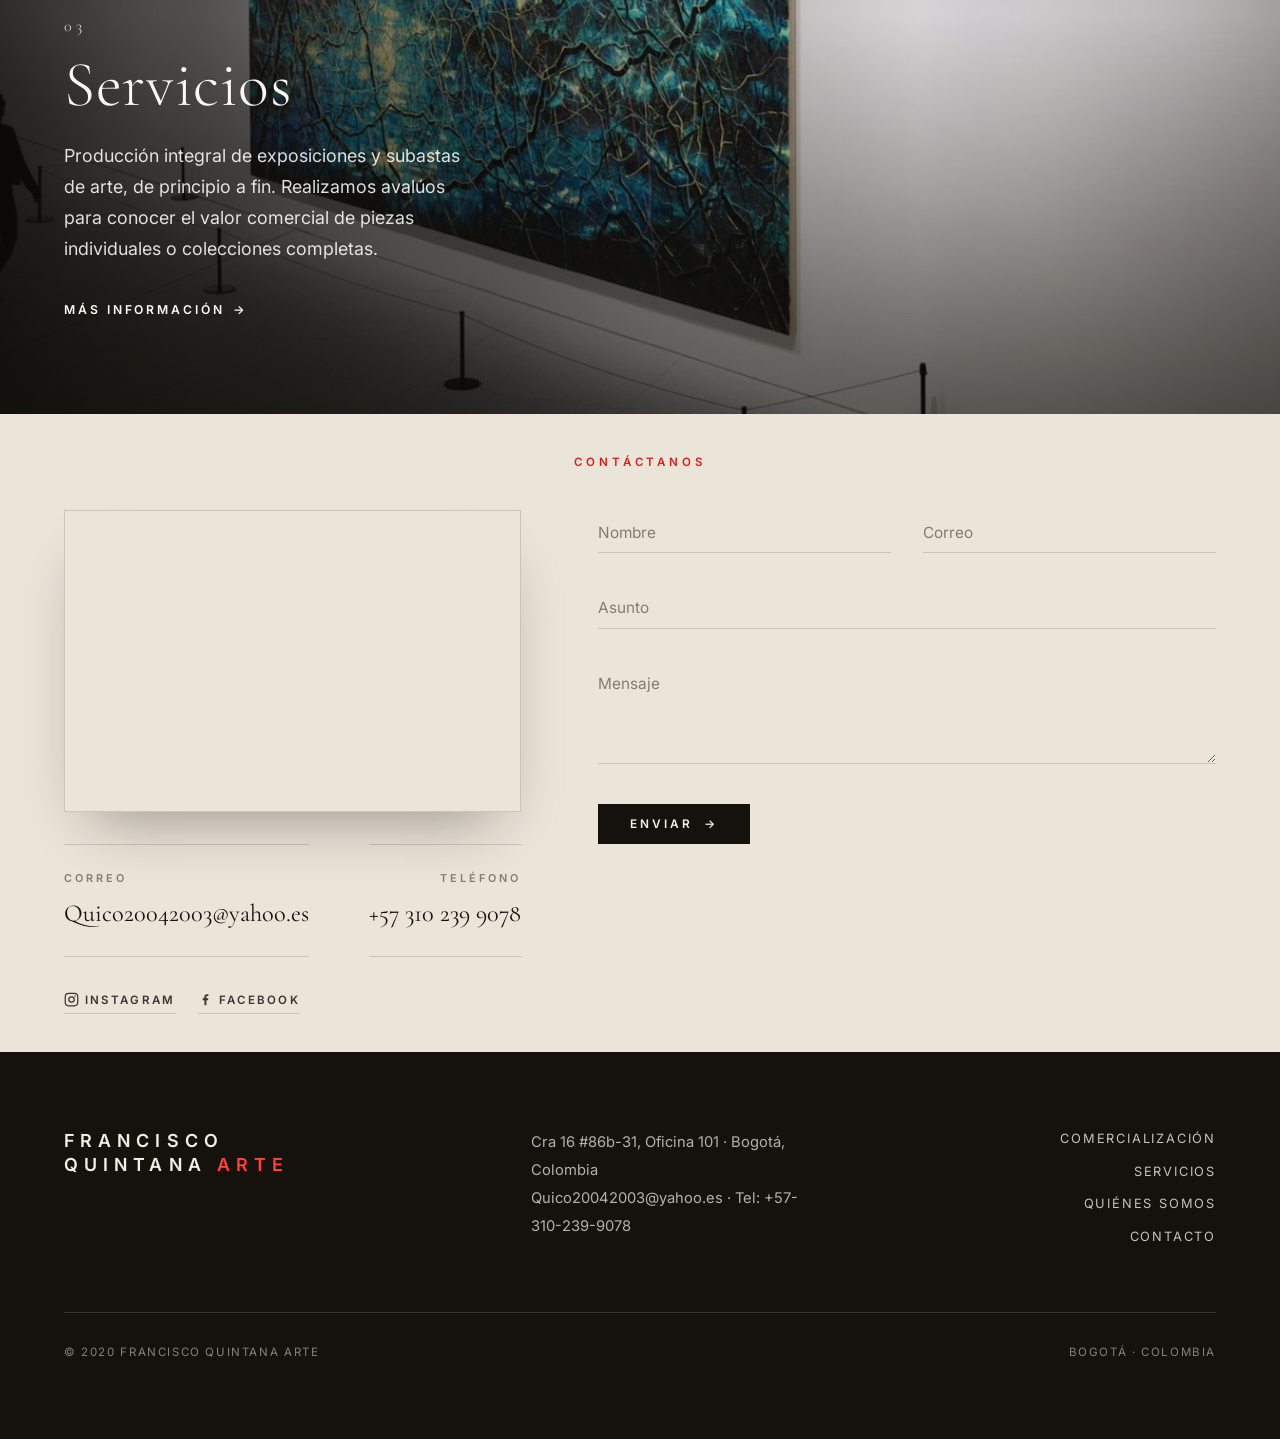
==== commit 265d2e86: "Contact: email one line + phone right; remove Representación from nav (home panel only); trim bottom" ====
--- a/index.html
+++ b/index.html
@@ -27,7 +27,6 @@
       </a>
       <nav class="nav" id="nav" aria-label="Principal">
         <a class="nav__link" href="comercializacion.html" data-i18n="nav_comercializacion">Comercialización</a>
-        <a class="nav__link" href="#contact" data-i18n="nav_representacion">Representación</a>
         <a class="nav__link" href="curadurias-avaluos.html" data-i18n="nav_curadurias">Servicios</a>
         <a class="nav__link" href="quienes-somos.html" data-i18n="nav_quienes">Quiénes Somos</a>
         <a class="nav__link" href="#contact" data-i18n="nav_contacto">Contacto</a>
@@ -149,7 +148,6 @@
         <p class="footer__addr">Cra 16 #86b-31, Oficina 101 · Bogotá, Colombia<br>Quico20042003@yahoo.es · Tel: +57-310-239-9078</p>
         <nav class="footer__links" aria-label="Footer">
           <a href="comercializacion.html" data-i18n="nav_comercializacion">Comercialización</a>
-          <a href="#contact" data-i18n="nav_representacion">Representación</a>
           <a href="curadurias-avaluos.html" data-i18n="nav_curadurias">Servicios</a>
           <a href="quienes-somos.html" data-i18n="nav_quienes">Quiénes Somos</a>
           <a href="#contact" data-i18n="nav_contacto">Contacto</a>
--- a/css/styles.css
+++ b/css/styles.css
@@ -187,16 +187,16 @@
 /* =====================================================================
    CONTACT
    ===================================================================== */
-.contact{background:var(--paper-2);padding-top:clamp(1.5rem,3vw,2.5rem)}
+.contact{background:var(--paper-2);padding-top:clamp(1.5rem,3vw,2.5rem);padding-bottom:clamp(1.5rem,3vw,2.5rem)}
 .contact__head{text-align:center;margin-bottom:clamp(1.5rem,3vw,2.5rem)}
 .contact__head .overline{display:block;margin-bottom:1.4rem}
 .contact__grid{display:grid;grid-template-columns:.85fr 1.15fr;gap:clamp(2.5rem,6vw,6rem);align-items:start}
 
 .info__row{padding:1.6rem 0;border-top:1px solid var(--line)}
-.info__cols{display:grid;grid-template-columns:1fr 1fr;gap:clamp(1.2rem,3vw,2.5rem)}
+.info__cols{display:flex;justify-content:space-between;gap:2.5rem;align-items:flex-start}
 .info__cols .info__row{border-bottom:1px solid var(--line)}
-.info__cols .info__val{overflow-wrap:anywhere}
-@media(max-width:560px){.info__cols{grid-template-columns:1fr;gap:0}}
+.info__cols .info__row:last-child{text-align:right}
+@media(max-width:560px){.info__cols{flex-direction:column;gap:0}.info__cols .info__row:last-child{text-align:left}}
 .info__row:last-of-type{border-bottom:1px solid var(--line)}
 .info__label{font-size:.68rem;letter-spacing:.28em;text-transform:uppercase;color:var(--muted);font-weight:600;margin-bottom:.6rem}
 .info__val{font-family:var(--serif);font-size:clamp(1.2rem,1.9vw,1.55rem);font-weight:400;line-height:1.35}
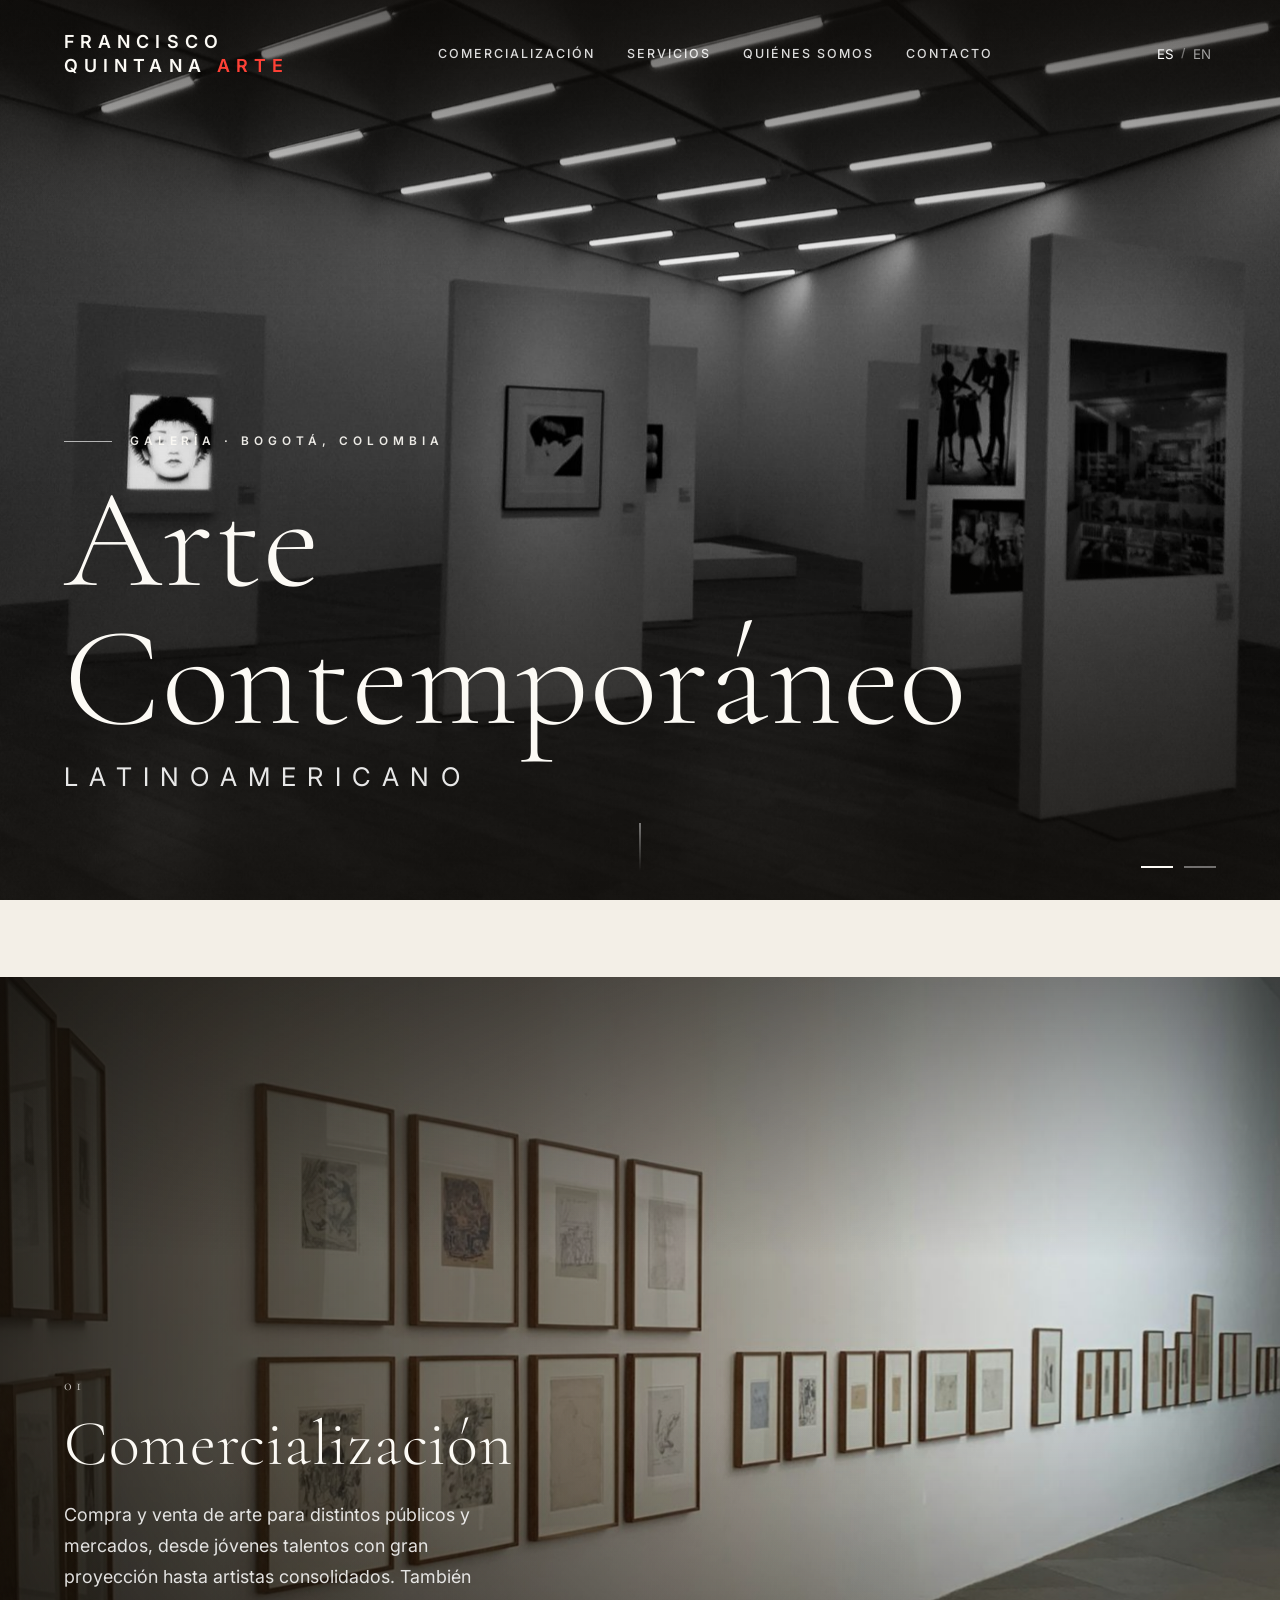
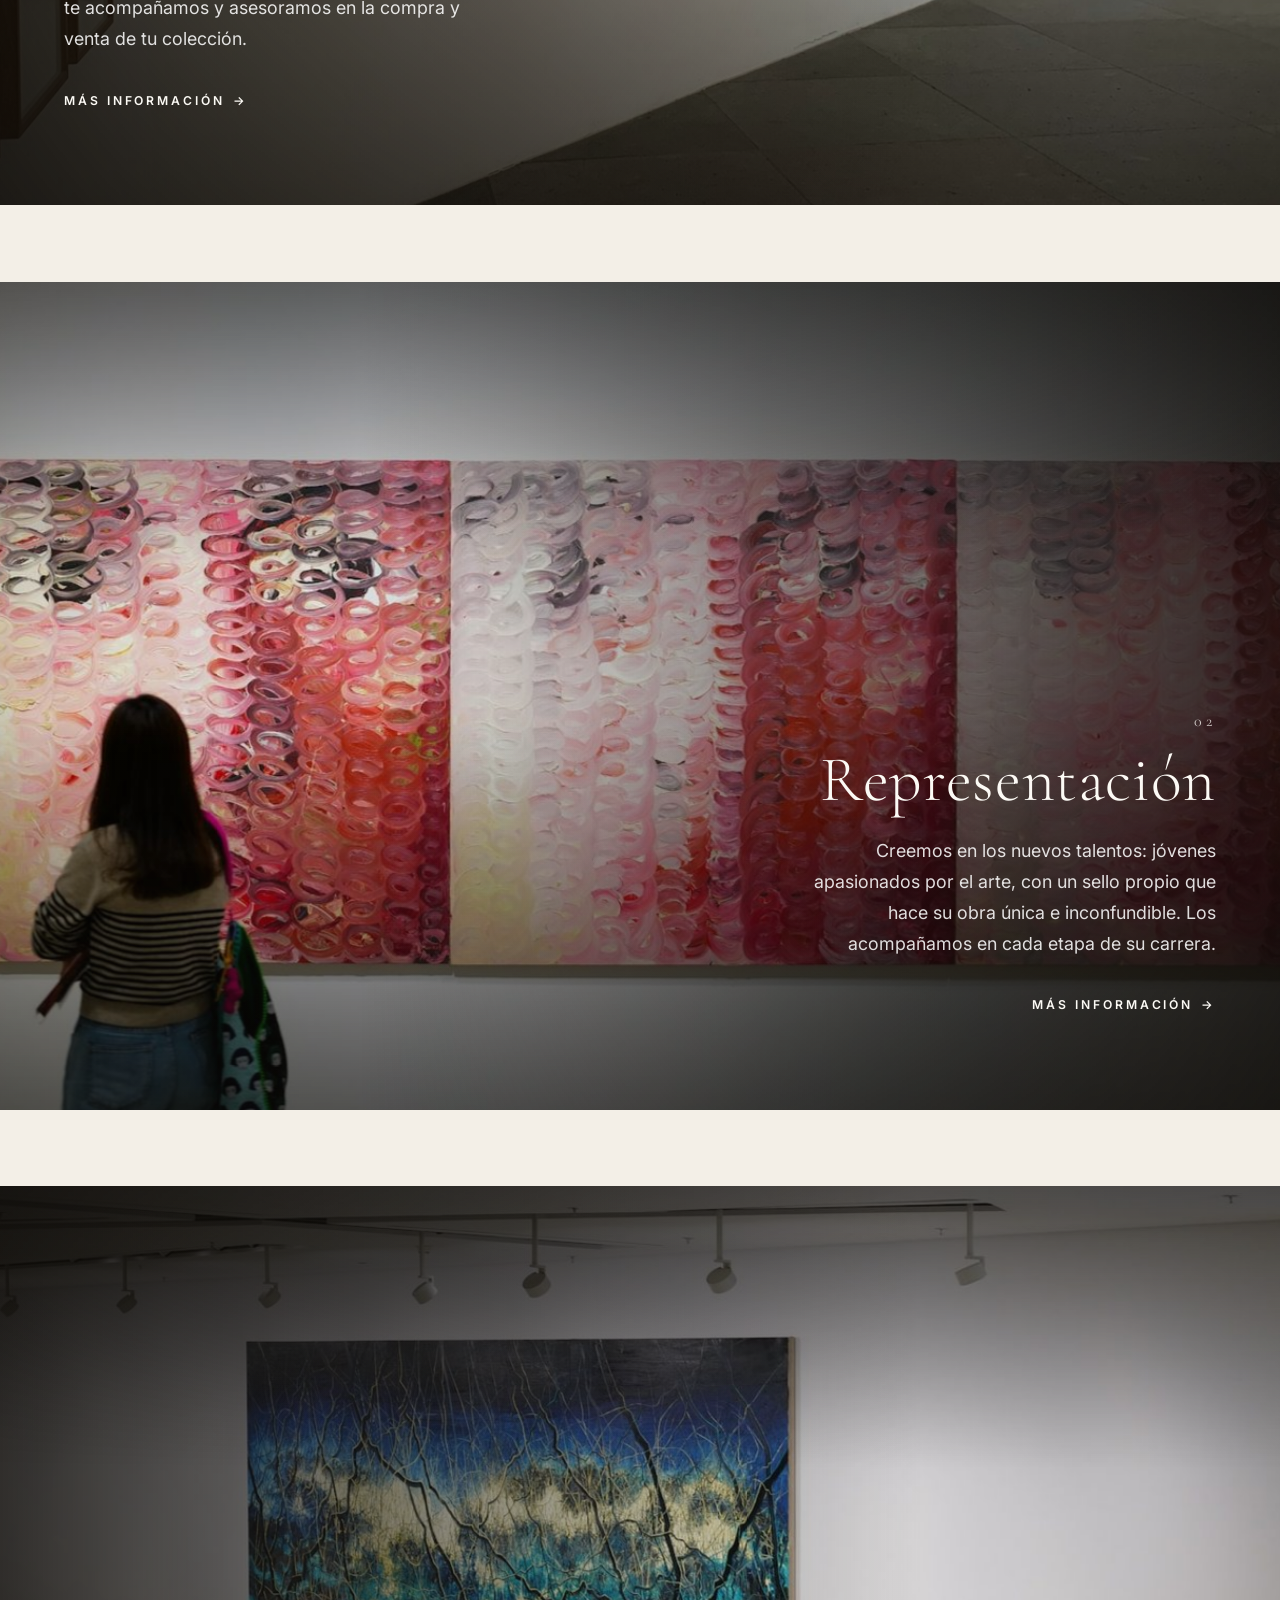
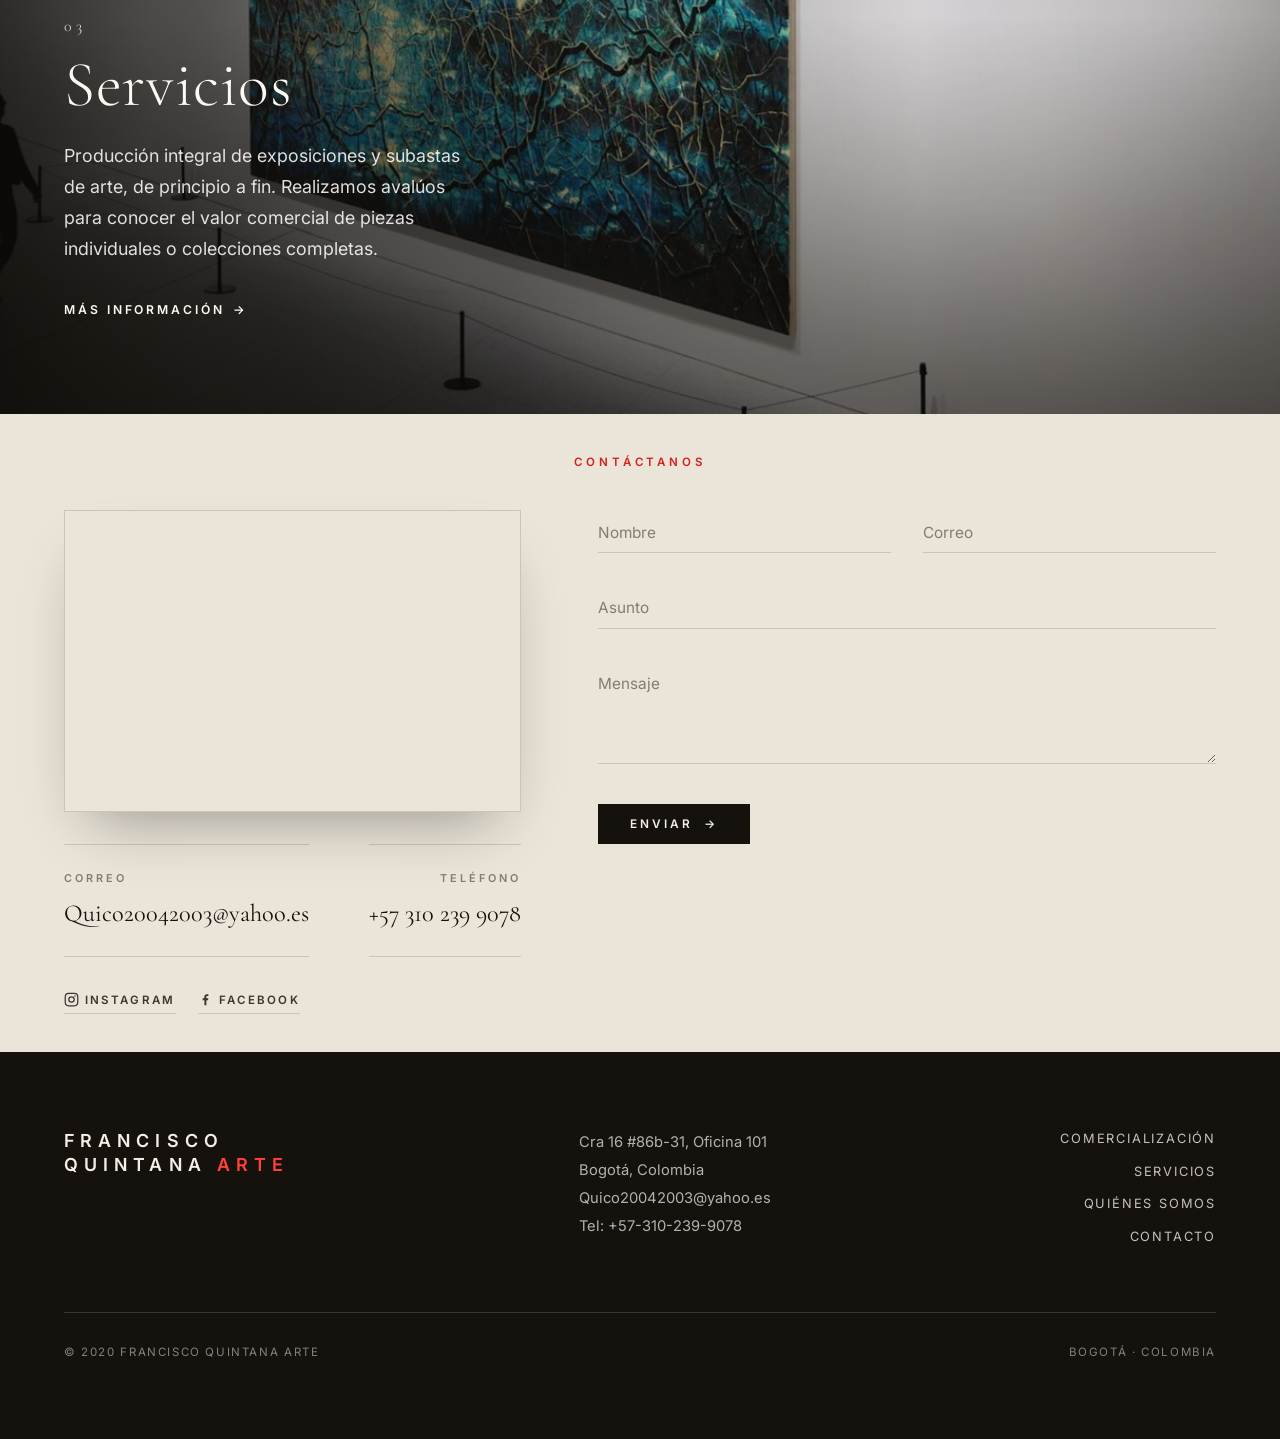
==== commit e910c120: "Footer: address, city, email and phone each on its own line" ====
--- a/index.html
+++ b/index.html
@@ -145,7 +145,7 @@
     <div class="wrap">
       <div class="footer__top">
         <a href="index.html" class="brand"><span class="brand__name">Francisco</span><span class="brand__line2">Quintana <span class="brand__accent">Arte</span></span></a>
-        <p class="footer__addr">Cra 16 #86b-31, Oficina 101 · Bogotá, Colombia<br>Quico20042003@yahoo.es · Tel: +57-310-239-9078</p>
+        <p class="footer__addr">Cra 16 #86b-31, Oficina 101<br>Bogotá, Colombia<br>Quico20042003@yahoo.es<br>Tel: +57-310-239-9078</p>
         <nav class="footer__links" aria-label="Footer">
           <a href="comercializacion.html" data-i18n="nav_comercializacion">Comercialización</a>
           <a href="curadurias-avaluos.html" data-i18n="nav_curadurias">Servicios</a>
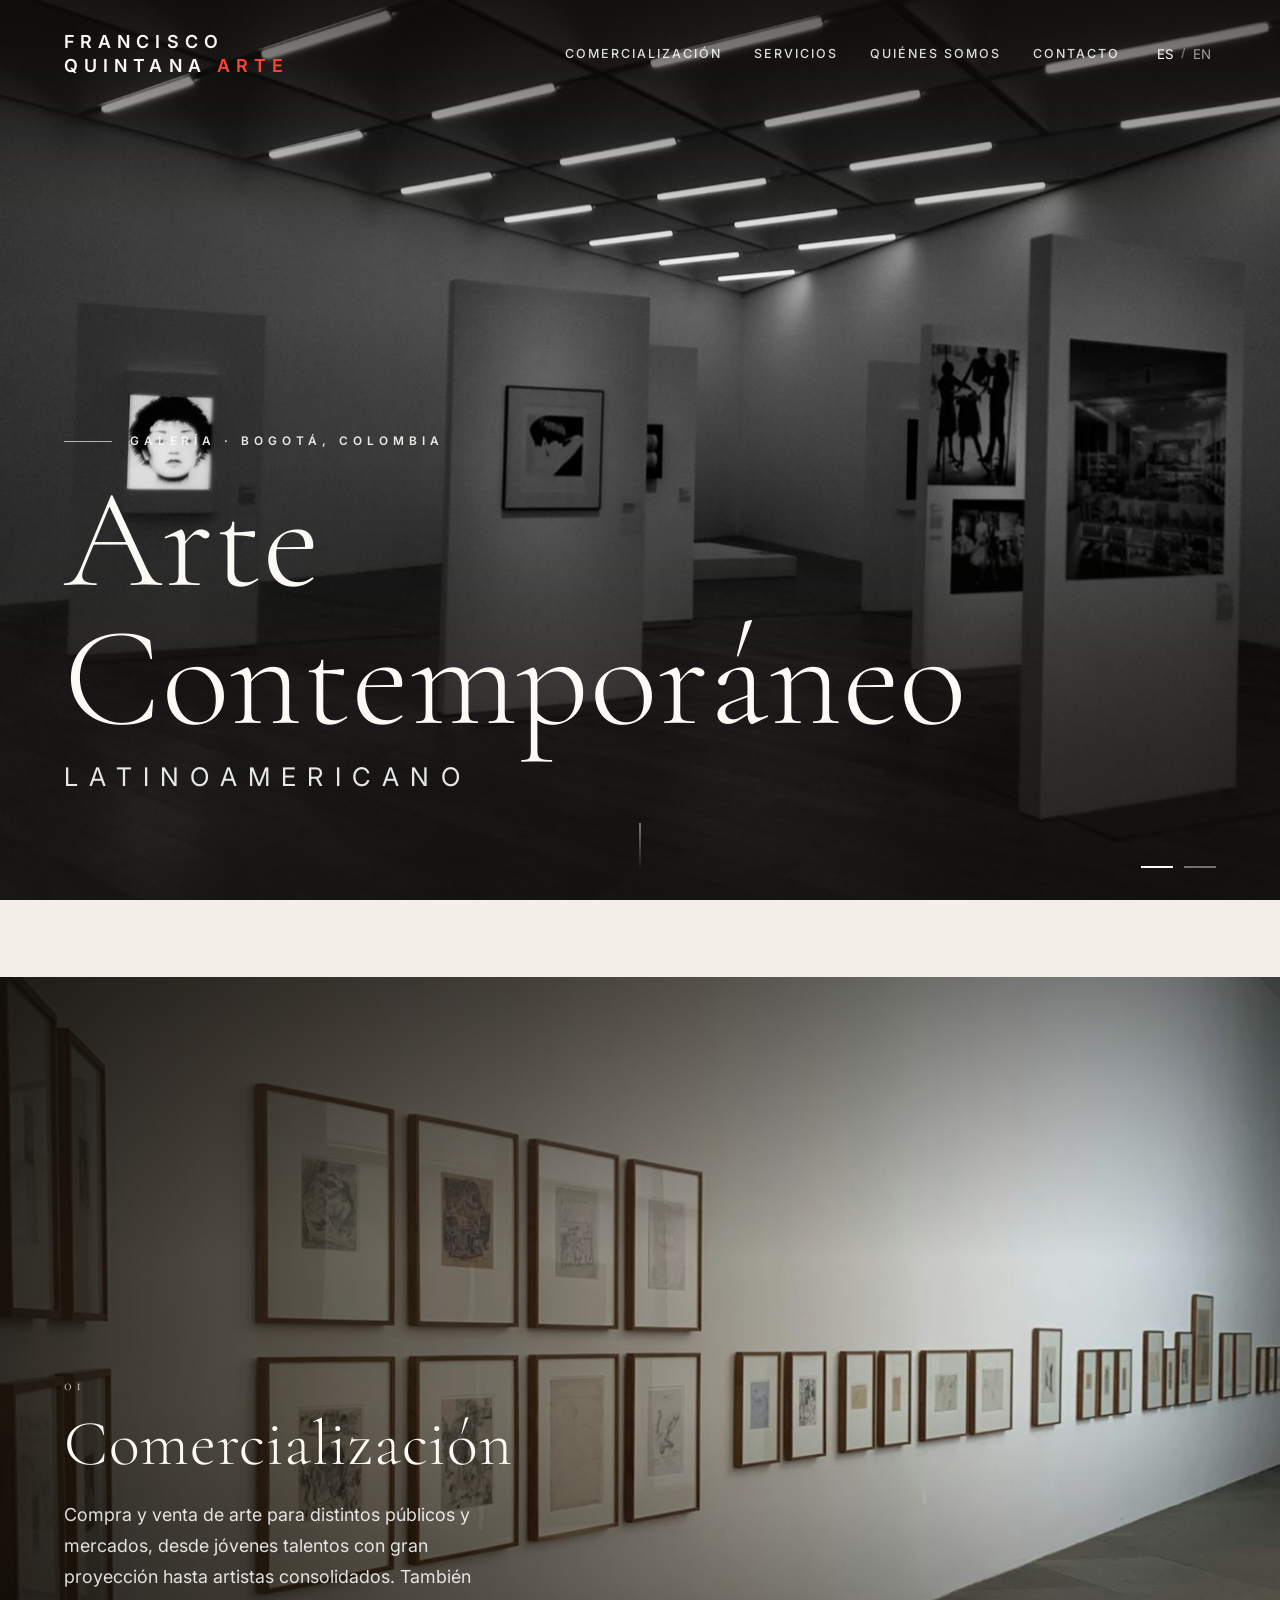
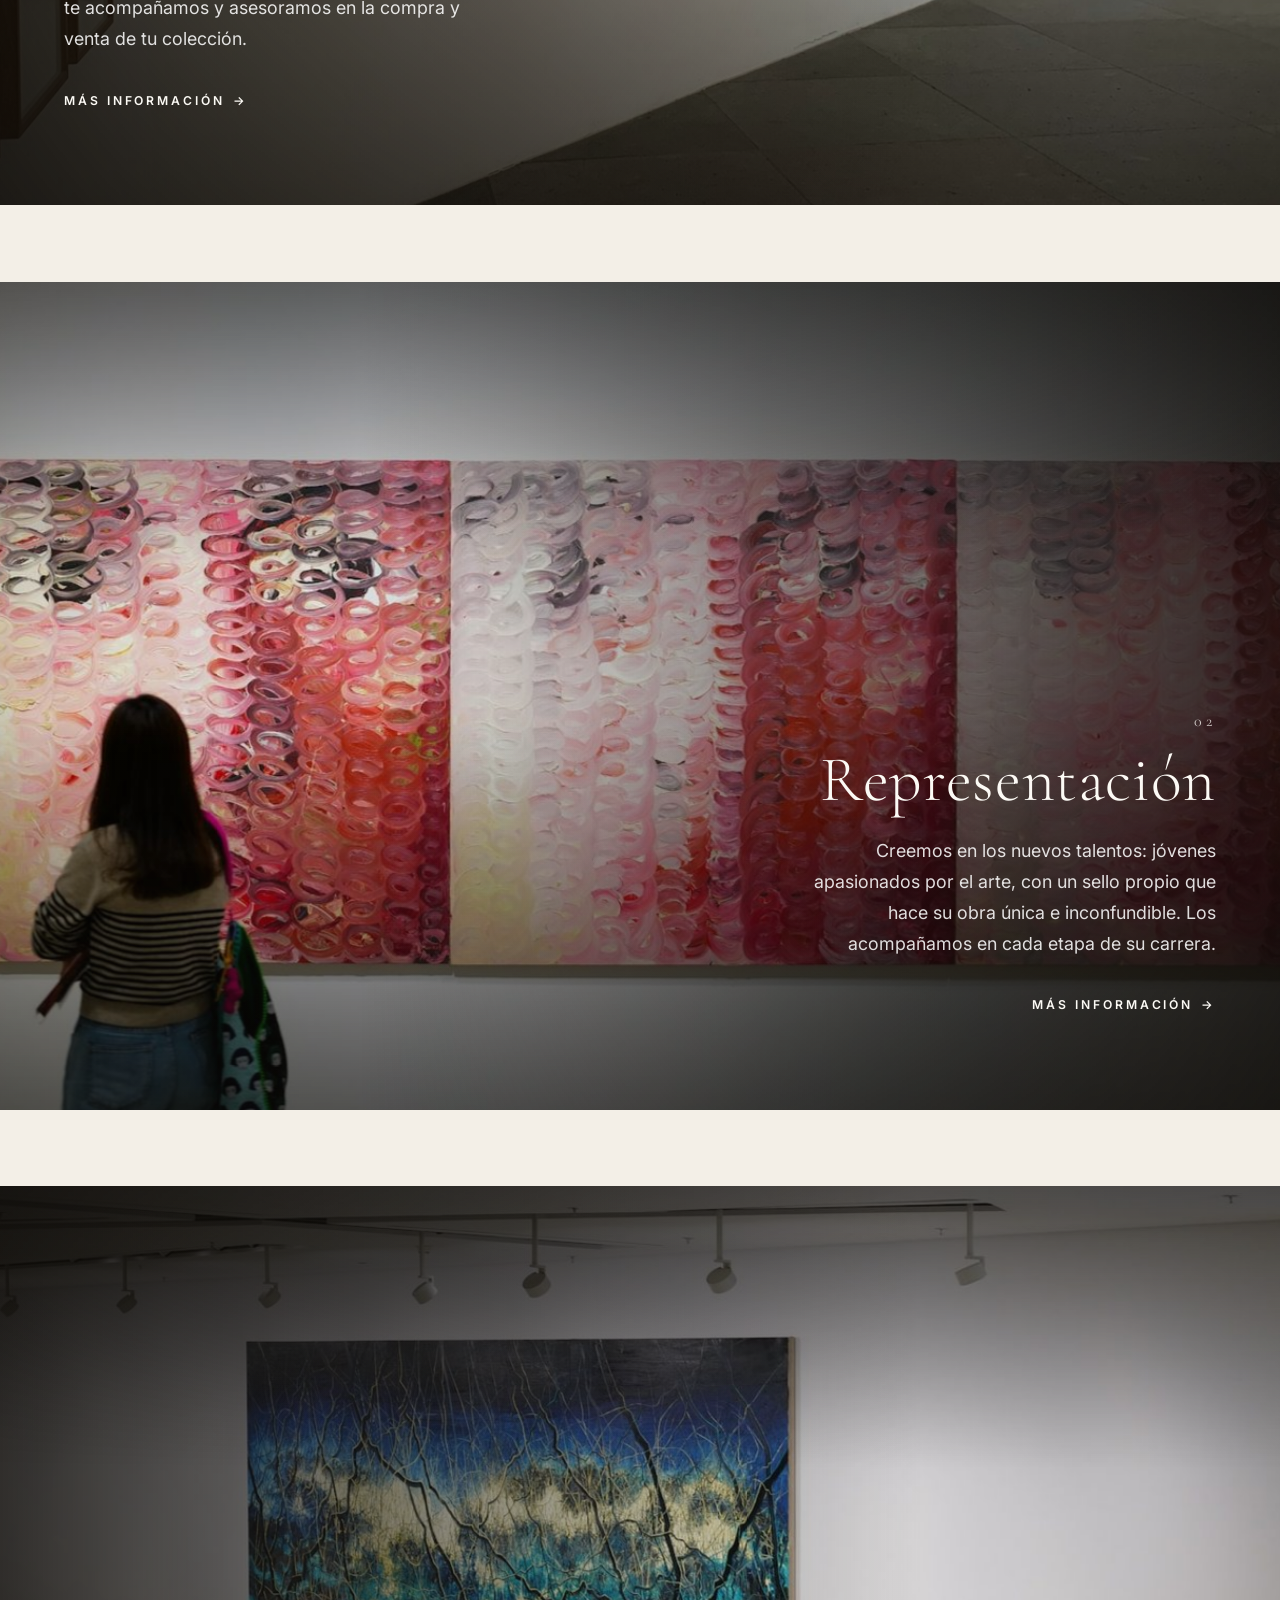
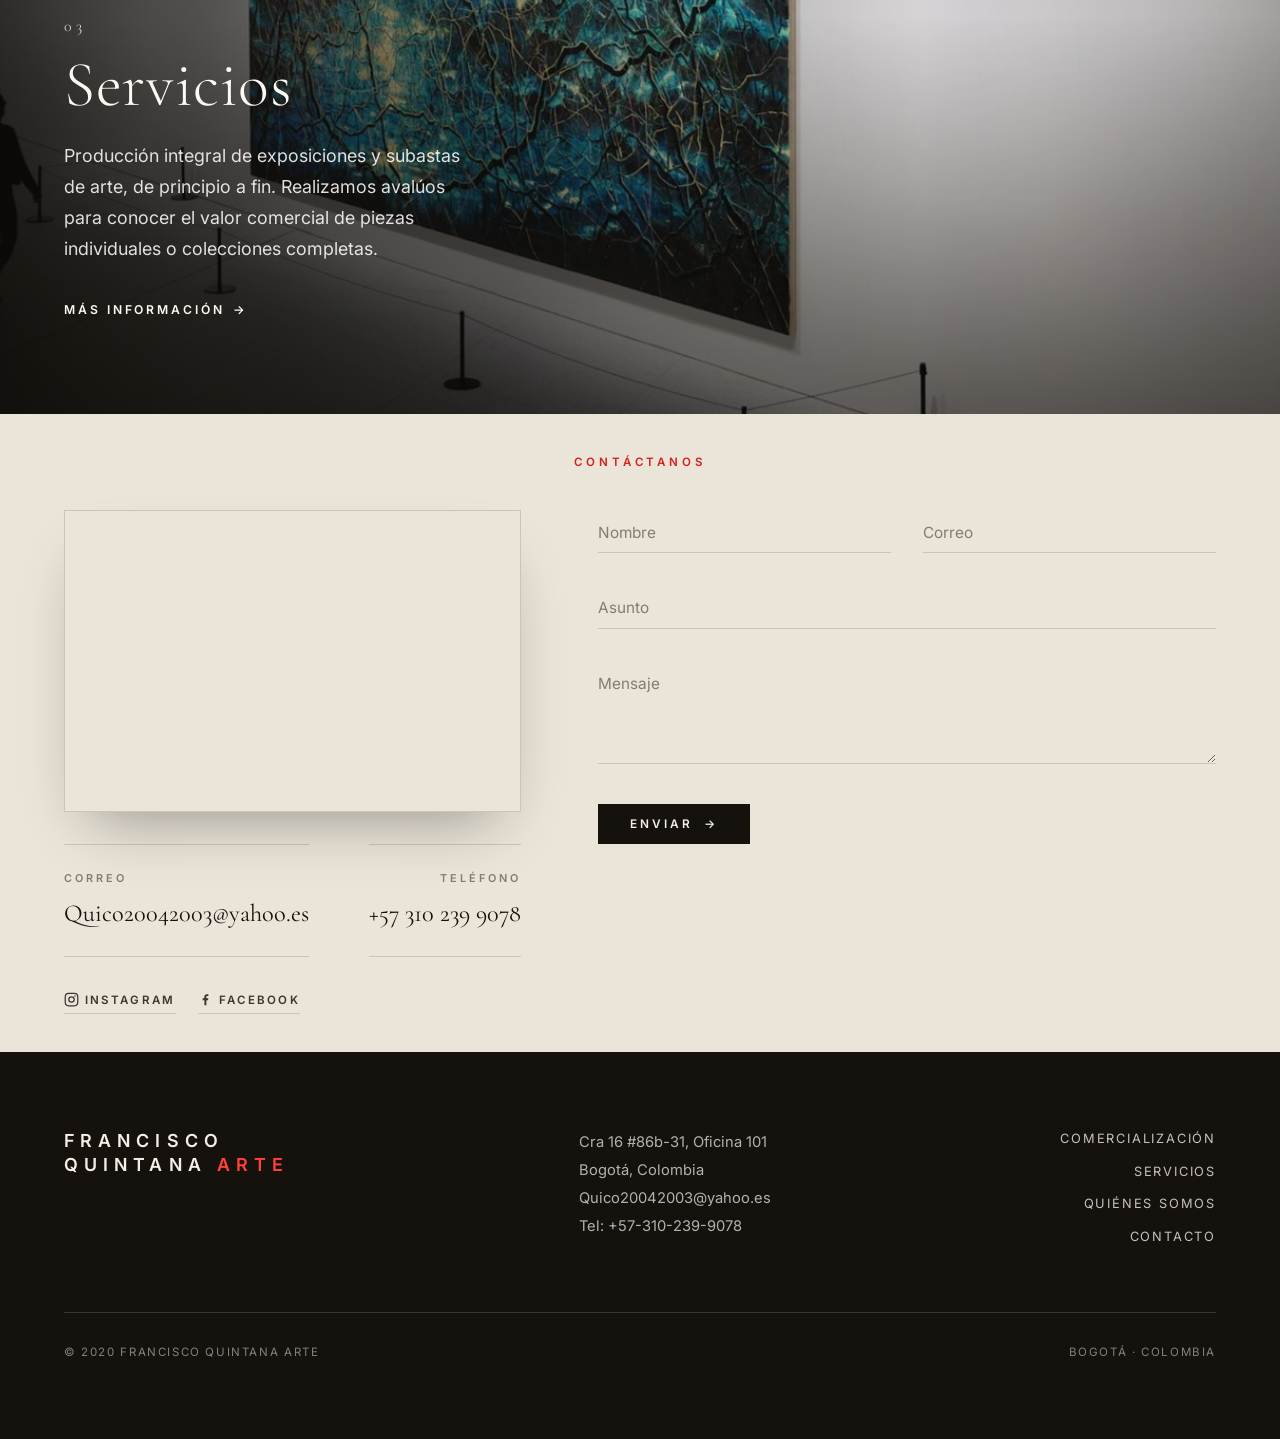
==== commit 5c919530: "Add gallery-art favicon (framed canvas + red brushstroke) across all pages Co-Authored-By: Claude Op" ====
--- a/index.html
+++ b/index.html
@@ -6,6 +6,10 @@
   <title>Francisco Quintana Arte | Arte Contemporáneo Latinoamericano · Bogotá</title>
   <meta name="description" content="Galería Francisco Quintana Arte — arte contemporáneo latinoamericano en Bogotá. Comercialización, curadurías y avalúos, y representación de artistas.">
   <meta name="theme-color" content="#15120d">
+  <link rel="icon" type="image/svg+xml" href="favicon.svg">
+  <link rel="icon" type="image/png" sizes="32x32" href="favicon-32.png">
+  <link rel="icon" type="image/png" sizes="16x16" href="favicon-16.png">
+  <link rel="apple-touch-icon" href="favicon-180.png">
   <meta property="og:title" content="Francisco Quintana Arte — Arte Contemporáneo Latinoamericano">
   <meta property="og:type" content="website">
   <meta property="og:url" content="https://www.franciscoquintanarte.com/">
--- a/css/styles.css
+++ b/css/styles.css
@@ -130,7 +130,7 @@
   text-transform:uppercase;font-weight:600;line-height:1.32}
 .brand__accent{color:#d61f1f}
 
-.nav{display:flex;align-items:center;gap:clamp(1.4rem,2.5vw,2.7rem)}
+.nav{display:flex;align-items:center;gap:clamp(1.4rem,2.5vw,2.7rem);margin-left:auto}
 .nav__link{font-size:.78rem;letter-spacing:.16em;text-transform:uppercase;font-weight:500;white-space:nowrap;
   color:var(--ink-soft);position:relative;padding:.4em 0;transition:color .35s var(--ease)}
 .nav__link::after{content:"";position:absolute;left:0;bottom:0;height:1px;width:100%;
@@ -138,7 +138,7 @@
 .nav__link:hover{color:var(--ink)}
 .nav__link:hover::after{transform:scaleX(1)}
 
-.nav__tools{display:flex;align-items:center;gap:1.4rem;margin-left:.6rem}
+.nav__tools{display:flex;align-items:center;gap:1.4rem;margin-left:2rem}
 .lang{display:flex;align-items:center;gap:.15rem;font-size:.74rem;letter-spacing:.12em;font-weight:600}
 .lang button{padding:.2em .35em;color:var(--muted);transition:color .3s var(--ease)}
 .lang button.active{color:var(--ink)}
--- a/css/pages.css
+++ b/css/pages.css
@@ -51,6 +51,16 @@
 .block__body h2{font-size:clamp(1.7rem,3.2vw,2.5rem);font-weight:400;margin-bottom:1.2rem}
 .block__body p{color:var(--ink-soft);font-size:1.06rem;line-height:1.85;max-width:64ch}
 
+/* ---------- SERVICE ROWS (servicios: alternating image + text) ---------- */
+.svc-rows{display:flex;flex-direction:column;gap:clamp(2.5rem,5vw,4.5rem)}
+.svc-row{display:grid;grid-template-columns:1fr 1fr;gap:clamp(2rem,5vw,4.5rem);align-items:center}
+.svc-row__media .frame{aspect-ratio:4/3}
+.svc-row--flip .svc-row__media{order:2}
+.svc-row__body .block__index{display:block;font-family:var(--serif);font-size:2.2rem;font-weight:300;color:var(--accent);line-height:1;margin-bottom:.7rem}
+.svc-row__body h2{font-size:clamp(1.7rem,3vw,2.4rem);font-weight:400;margin-bottom:1rem}
+.svc-row__body p{color:var(--ink-soft);font-size:1.04rem;line-height:1.8;max-width:46ch}
+@media(max-width:820px){.svc-row{grid-template-columns:1fr;gap:1.4rem}.svc-row__media{order:-1!important}}
+
 /* ---------- ABOUT SPLIT (quiénes somos) ---------- */
 .about{display:grid;grid-template-columns:.92fr 1.08fr;gap:clamp(2.5rem,6vw,6rem);align-items:center}
 .about__media{position:relative}
@@ -62,11 +72,15 @@
   padding:.16em .14em 0 0;color:var(--accent);font-weight:400}
 
 /* ---------- ARTISTS WALL (commercialization / representation) ---------- */
-.artists__grid{columns:3;column-gap:clamp(2rem,5vw,5rem);
-  border-top:1px solid var(--line);padding-top:clamp(2rem,4vw,3rem)}
-.artists__grid li{break-inside:avoid;list-style:none;padding:.6rem 0;
+.artists__grid{columns:2;column-gap:clamp(2rem,4vw,4rem);max-width:700px}
+.artists__grid a{transition:color .25s var(--ease)}
+.artists__grid a:hover{color:var(--accent)}
+.com-intro{display:grid;grid-template-columns:1.15fr .85fr;gap:clamp(2rem,5vw,5rem);align-items:start}
+.com-intro__media{margin-top:clamp(1.5rem,4vw,3rem)}
+@media(max-width:820px){.com-intro{grid-template-columns:1fr;gap:2rem}.com-intro__media{order:-1;margin-top:0}}
+.artists__grid li{break-inside:avoid;list-style:none;padding:.28rem 0;
   font-family:var(--serif);font-size:clamp(1.1rem,1.5vw,1.4rem);line-height:1.3;
-  color:var(--ink);border-bottom:1px solid var(--line-soft)}
+  color:var(--ink)}
 .artists__more{margin-top:2.6rem;font-style:italic;color:var(--muted);font-family:var(--serif);font-size:1.2rem}
 .artists__grid--bare{columns:2;border-top:none;padding-top:0}
 .artists__grid--bare li{font-size:clamp(1rem,1.3vw,1.2rem);border-bottom-color:var(--line-soft)}
@@ -82,6 +96,12 @@
 .gallery--feature .span2{grid-column:span 2}.gallery--feature .span3{grid-column:span 3}
 .gallery--feature .span4{grid-column:span 4}.gallery--feature .tall{aspect-ratio:3/4}
 .gallery__item--portrait{aspect-ratio:3/4}
+
+/* ---------- MEDIA ROW (quiénes somos: photos + video, equal height) ---------- */
+.media-row{display:grid;grid-template-columns:repeat(3,1fr);gap:clamp(.8rem,1.5vw,1.4rem)}
+.media-row__item{height:clamp(170px,20vw,250px);overflow:hidden;background:var(--paper-3);box-shadow:var(--shadow)}
+.media-row__item img,.media-row__item iframe{width:100%;height:100%;object-fit:cover;border:0;display:block}
+@media(max-width:760px){.media-row{grid-template-columns:1fr}.media-row__item{height:clamp(200px,56vw,300px)}}
 
 /* hero artwork feature (commercialization) */
 .spotlight{display:grid;grid-template-columns:1.1fr .9fr;gap:clamp(2rem,5vw,5rem);align-items:center}
@@ -102,6 +122,7 @@
 
 /* section title (overline + heading) */
 .section__title{margin-bottom:clamp(2.2rem,4vw,3.2rem)}
+.section__title:has(+ .artists__grid){margin-bottom:clamp(.5rem,1.5vw,1rem)}
 .section__title .overline{display:block;margin-bottom:.9rem}
 .section__title h2{font-size:clamp(1.9rem,4vw,3rem);font-weight:300}
 
